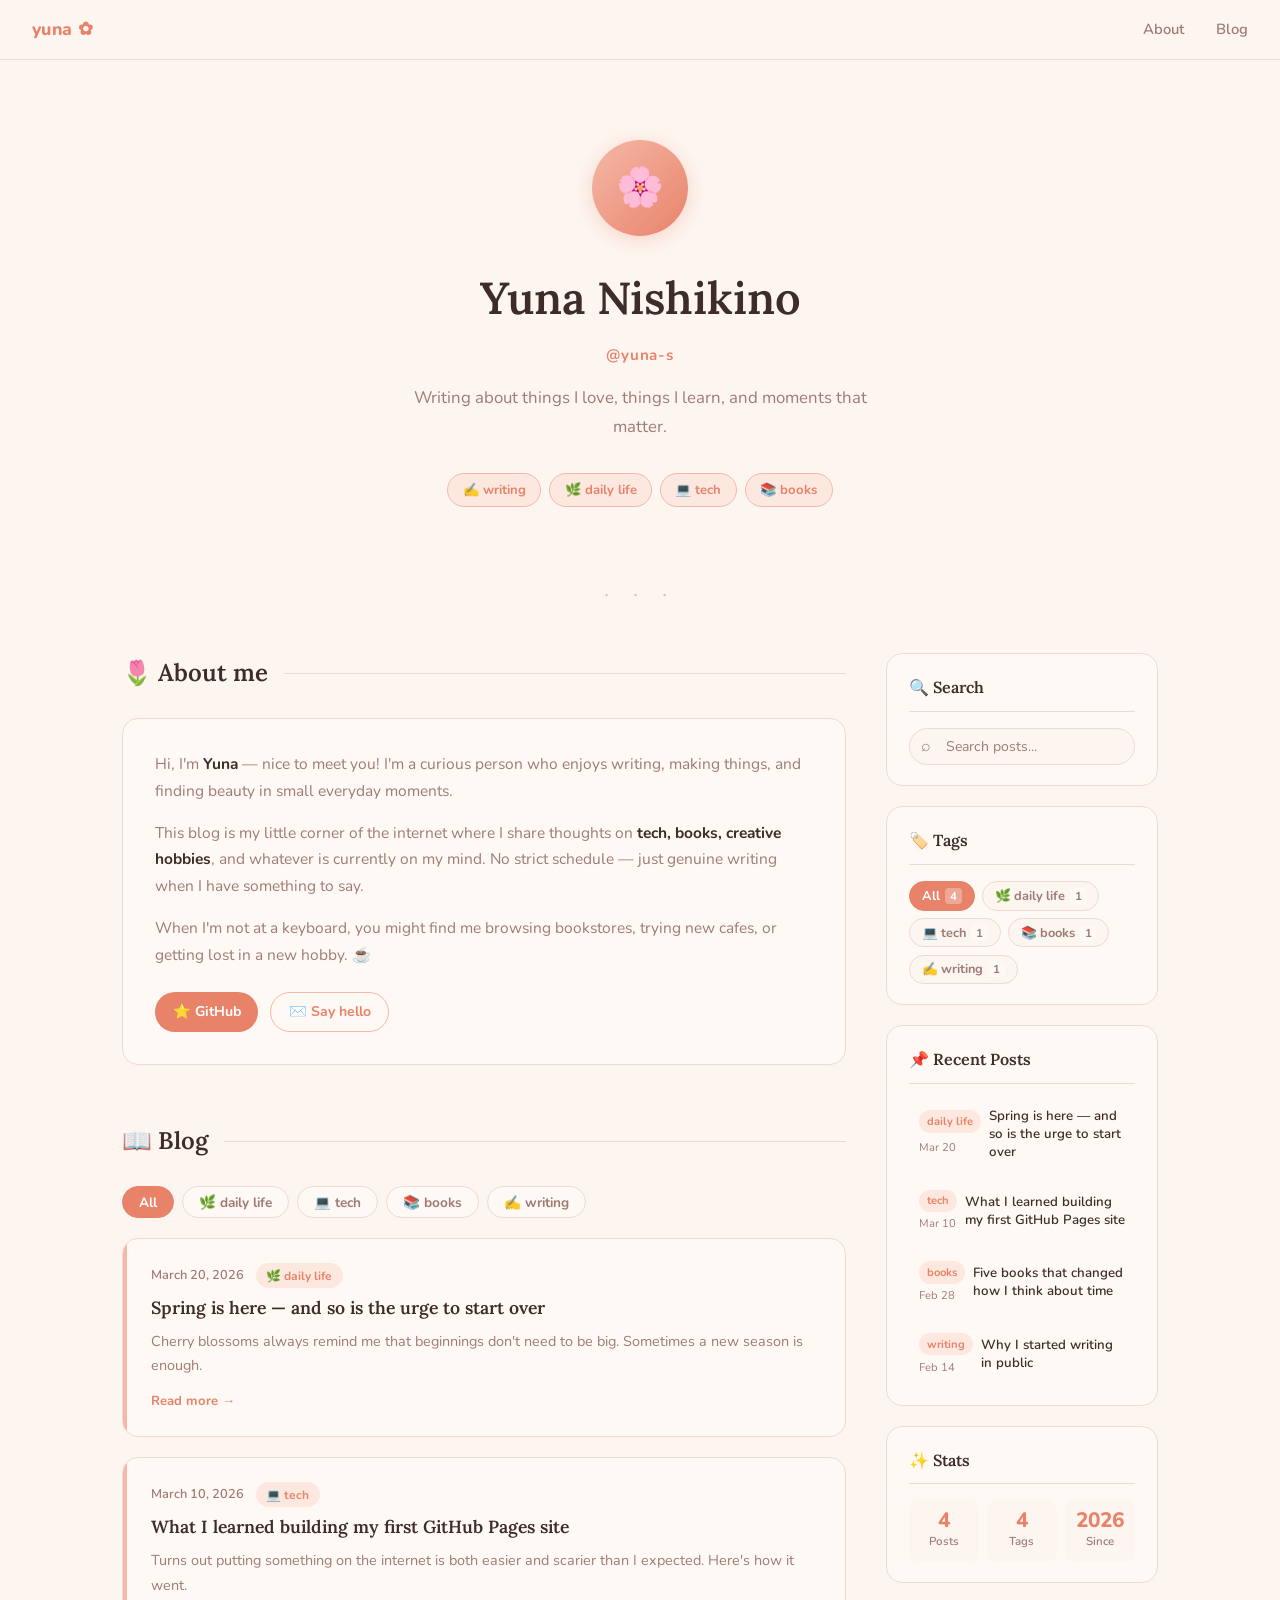
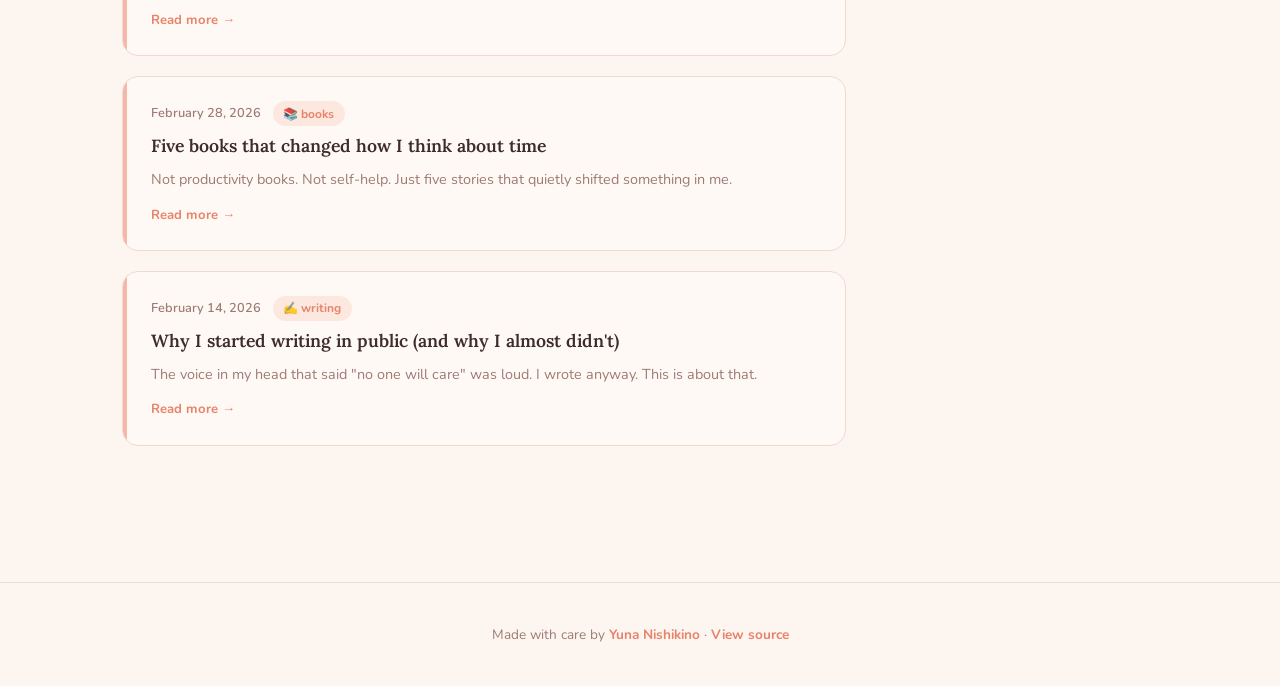
==== index.html @ 7a42e39e "Add tag filtering, search, and sidebar; fix script on file:// protocol - Tag filter buttons + sideba" ====
<!DOCTYPE html>
<html lang="en">
<head>
  <meta charset="UTF-8" />
  <meta name="viewport" content="width=device-width, initial-scale=1.0" />
  <title>Yuna Nishikino</title>
  <link rel="preconnect" href="https://fonts.googleapis.com" />
  <link rel="preconnect" href="https://fonts.gstatic.com" crossorigin />
  <link href="https://fonts.googleapis.com/css2?family=Nunito:wght@400;600;700;800&family=Lora:ital,wght@0,400;0,600;1,400&display=swap" rel="stylesheet" />
  <link rel="stylesheet" href="css/style.css" />
</head>
<body>

  <!-- NAV -->
  <nav>
    <a class="nav-logo" href="index.html">yuna ✿</a>
    <ul class="nav-links">
      <li><a href="#about">About</a></li>
      <li><a href="#blog">Blog</a></li>
    </ul>
  </nav>

  <!-- HERO -->
  <header class="hero">
    <div class="avatar">🌸</div>
    <h1>Yuna Nishikino</h1>
    <p class="handle">@yuna-s</p>
    <p>Writing about things I love, things I learn, and moments that matter.</p>
    <div class="hero-tags">
      <span class="tag">✍️ writing</span>
      <span class="tag">🌿 daily life</span>
      <span class="tag">💻 tech</span>
      <span class="tag">📚 books</span>
    </div>
  </header>

  <div class="divider">· · ·</div>

  <!-- MAIN + SIDEBAR -->
  <div class="content-wrapper">

    <!-- MAIN -->
    <main>

      <!-- ABOUT -->
      <section id="about">
        <h2 class="section-title">🌷 About me</h2>
        <div class="about-card">
          <p>Hi, I'm <strong>Yuna</strong> — nice to meet you! I'm a curious person who enjoys writing, making things, and finding beauty in small everyday moments.</p>
          <p>This blog is my little corner of the internet where I share thoughts on <strong>tech, books, creative hobbies</strong>, and whatever is currently on my mind. No strict schedule — just genuine writing when I have something to say.</p>
          <p>When I'm not at a keyboard, you might find me browsing bookstores, trying new cafes, or getting lost in a new hobby. ☕</p>
          <div class="about-links">
            <a class="btn btn-primary" href="https://github.com/yuna-s" target="_blank" rel="noopener">⭐ GitHub</a>
            <a class="btn btn-outline" href="mailto:hello@example.com">✉️ Say hello</a>
          </div>
        </div>
      </section>

      <!-- BLOG -->
      <section id="blog">
        <h2 class="section-title">📖 Blog</h2>

        <!-- TAG FILTER -->
        <div class="tag-filters" role="group" aria-label="Filter by tag">
          <button class="filter-btn active" data-filter="all">All</button>
          <button class="filter-btn" data-filter="daily life">🌿 daily life</button>
          <button class="filter-btn" data-filter="tech">💻 tech</button>
          <button class="filter-btn" data-filter="books">📚 books</button>
          <button class="filter-btn" data-filter="writing">✍️ writing</button>
        </div>

        <!-- NO RESULTS -->
        <p class="no-results" hidden>No posts found. Try a different tag or search term.</p>

        <!-- BLOG GRID -->
        <div class="blog-grid">

          <a class="post-card" href="posts/2026-03-20-spring.html" data-tags="daily life">
            <div class="post-meta">
              <span class="post-date">March 20, 2026</span>
              <span class="post-tag" data-tag="daily life">🌿 daily life</span>
            </div>
            <div class="post-title">Spring is here — and so is the urge to start over</div>
            <div class="post-excerpt">Cherry blossoms always remind me that beginnings don't need to be big. Sometimes a new season is enough.</div>
            <div class="post-read">Read more →</div>
          </a>

          <a class="post-card" href="posts/2026-03-10-github-pages.html" data-tags="tech">
            <div class="post-meta">
              <span class="post-date">March 10, 2026</span>
              <span class="post-tag" data-tag="tech">💻 tech</span>
            </div>
            <div class="post-title">What I learned building my first GitHub Pages site</div>
            <div class="post-excerpt">Turns out putting something on the internet is both easier and scarier than I expected. Here's how it went.</div>
            <div class="post-read">Read more →</div>
          </a>

          <a class="post-card" href="posts/2026-02-28-books-and-time.html" data-tags="books">
            <div class="post-meta">
              <span class="post-date">February 28, 2026</span>
              <span class="post-tag" data-tag="books">📚 books</span>
            </div>
            <div class="post-title">Five books that changed how I think about time</div>
            <div class="post-excerpt">Not productivity books. Not self-help. Just five stories that quietly shifted something in me.</div>
            <div class="post-read">Read more →</div>
          </a>

          <a class="post-card" href="posts/2026-02-14-writing-in-public.html" data-tags="writing">
            <div class="post-meta">
              <span class="post-date">February 14, 2026</span>
              <span class="post-tag" data-tag="writing">✍️ writing</span>
            </div>
            <div class="post-title">Why I started writing in public (and why I almost didn't)</div>
            <div class="post-excerpt">The voice in my head that said "no one will care" was loud. I wrote anyway. This is about that.</div>
            <div class="post-read">Read more →</div>
          </a>

        </div>
      </section>

    </main>

    <!-- SIDEBAR -->
    <aside class="sidebar">

      <!-- SEARCH -->
      <div class="sidebar-widget">
        <h3 class="widget-title">🔍 Search</h3>
        <div class="search-box">
          <input type="search" id="search-input" placeholder="Search posts..." aria-label="Search posts" />
          <span class="search-icon">⌕</span>
        </div>
      </div>

      <!-- TAGS -->
      <div class="sidebar-widget">
        <h3 class="widget-title">🏷️ Tags</h3>
        <div class="tag-cloud">
          <button class="cloud-tag active" data-filter="all">All <span class="tag-count">4</span></button>
          <button class="cloud-tag" data-filter="daily life">🌿 daily life <span class="tag-count">1</span></button>
          <button class="cloud-tag" data-filter="tech">💻 tech <span class="tag-count">1</span></button>
          <button class="cloud-tag" data-filter="books">📚 books <span class="tag-count">1</span></button>
          <button class="cloud-tag" data-filter="writing">✍️ writing <span class="tag-count">1</span></button>
        </div>
      </div>

      <!-- RECENT POSTS -->
      <div class="sidebar-widget">
        <h3 class="widget-title">📌 Recent Posts</h3>
        <ul class="recent-posts">
          <li>
            <a href="posts/2026-03-20-spring.html">
              <span class="recent-tag">daily life</span>
              <span class="recent-title">Spring is here — and so is the urge to start over</span>
              <span class="recent-date">Mar 20</span>
            </a>
          </li>
          <li>
            <a href="posts/2026-03-10-github-pages.html">
              <span class="recent-tag">tech</span>
              <span class="recent-title">What I learned building my first GitHub Pages site</span>
              <span class="recent-date">Mar 10</span>
            </a>
          </li>
          <li>
            <a href="posts/2026-02-28-books-and-time.html">
              <span class="recent-tag">books</span>
              <span class="recent-title">Five books that changed how I think about time</span>
              <span class="recent-date">Feb 28</span>
            </a>
          </li>
          <li>
            <a href="posts/2026-02-14-writing-in-public.html">
              <span class="recent-tag">writing</span>
              <span class="recent-title">Why I started writing in public</span>
              <span class="recent-date">Feb 14</span>
            </a>
          </li>
        </ul>
      </div>

      <!-- STATS -->
      <div class="sidebar-widget widget-stats">
        <h3 class="widget-title">✨ Stats</h3>
        <div class="stats-grid">
          <div class="stat-item">
            <span class="stat-num">4</span>
            <span class="stat-label">Posts</span>
          </div>
          <div class="stat-item">
            <span class="stat-num">4</span>
            <span class="stat-label">Tags</span>
          </div>
          <div class="stat-item">
            <span class="stat-num">2026</span>
            <span class="stat-label">Since</span>
          </div>
        </div>
      </div>

    </aside>

  </div><!-- /.content-wrapper -->

  <!-- FOOTER -->
  <footer>
    <p>Made with care by <a href="https://github.com/yuna-s">Yuna Nishikino</a> · <a href="https://github.com/yuna-s/yuna-s.github.io">View source</a></p>
  </footer>

  <script>
    // ── State ──
    let activeTag = 'all';
    let searchQuery = '';

    const cards     = Array.from(document.querySelectorAll('.post-card'));
    const filterBtns  = document.querySelectorAll('.filter-btn');
    const cloudBtns   = document.querySelectorAll('.cloud-tag');
    const searchInput = document.getElementById('search-input');
    const noResults   = document.querySelector('.no-results');

    // ── Filter logic ──
    function applyFilters() {
      let visible = 0;
      cards.forEach(card => {
        const tags  = card.dataset.tags || '';
        const title = card.querySelector('.post-title').textContent.toLowerCase();
        const excerpt = card.querySelector('.post-excerpt').textContent.toLowerCase();
        const q = searchQuery.toLowerCase();

        const tagMatch  = activeTag === 'all' || tags.split(',').map(t => t.trim()).includes(activeTag);
        const textMatch = q === '' || title.includes(q) || excerpt.includes(q);

        const show = tagMatch && textMatch;
        card.style.display = show ? '' : 'none';
        if (show) visible++;
      });
      noResults.hidden = visible > 0;
    }

    // ── Sync both sets of tag buttons ──
    function setTag(tag) {
      activeTag = tag;

      filterBtns.forEach(b => b.classList.toggle('active', b.dataset.filter === tag));
      cloudBtns.forEach(b  => b.classList.toggle('active', b.dataset.filter === tag));

      // Update URL without reload (fails silently on file://)
      try {
        const url = new URL(window.location);
        if (tag === 'all') url.searchParams.delete('tag');
        else url.searchParams.set('tag', tag);
        history.replaceState(null, '', url);
      } catch (_) {}

      applyFilters();
    }

    // ── Button listeners ──
    filterBtns.forEach(btn => btn.addEventListener('click', () => setTag(btn.dataset.filter)));
    cloudBtns.forEach(btn  => btn.addEventListener('click', () => {
      setTag(btn.dataset.filter);
      document.getElementById('blog').scrollIntoView({ behavior: 'smooth' });
    }));

    // ── Search listener ──
    searchInput.addEventListener('input', e => {
      searchQuery = e.target.value;
      applyFilters();
    });

    // ── Tag links on post cards (stop nav, apply filter) ──
    document.querySelectorAll('.post-tag[data-tag]').forEach(span => {
      span.style.cursor = 'pointer';
      span.addEventListener('click', e => {
        e.preventDefault();
        e.stopPropagation();
        setTag(span.dataset.tag);
        document.getElementById('blog').scrollIntoView({ behavior: 'smooth' });
      });
    });

    // ── Read ?tag= from URL on load ──
    const urlTag = new URLSearchParams(window.location.search).get('tag');
    if (urlTag) setTag(urlTag);
  </script>

</body>
</html>
---- css/style.css ----
*, *::before, *::after {
  box-sizing: border-box;
  margin: 0;
  padding: 0;
}

:root {
  --bg:        #fdf6f0;
  --surface:   #fff9f5;
  --rose:      #e8836a;
  --rose-light:#f5b8a8;
  --peach:     #fce8dd;
  --text:      #3d2c28;
  --muted:     #9e7b74;
  --border:    #f0d9d0;
  --tag-bg:    #fde8e0;
}

html { scroll-behavior: smooth; }

body {
  font-family: 'Nunito', sans-serif;
  background: var(--bg);
  color: var(--text);
  line-height: 1.7;
}

/* ── NAV ── */
nav {
  position: sticky;
  top: 0;
  z-index: 100;
  background: rgba(253, 246, 240, 0.88);
  backdrop-filter: blur(10px);
  border-bottom: 1px solid var(--border);
  display: flex;
  justify-content: space-between;
  align-items: center;
  padding: 0 2rem;
  height: 60px;
}

.nav-logo {
  font-size: 1.1rem;
  font-weight: 800;
  color: var(--rose);
  text-decoration: none;
  letter-spacing: 0.02em;
}

.nav-links {
  display: flex;
  gap: 2rem;
  list-style: none;
}

.nav-links a {
  text-decoration: none;
  color: var(--muted);
  font-weight: 600;
  font-size: 0.92rem;
  transition: color 0.2s;
}

.nav-links a:hover { color: var(--rose); }

/* ── HERO ── */
.hero {
  max-width: 720px;
  margin: 0 auto;
  padding: 80px 2rem 60px;
  text-align: center;
}

.avatar {
  width: 96px;
  height: 96px;
  border-radius: 50%;
  background: linear-gradient(135deg, var(--rose-light), var(--rose));
  display: flex;
  align-items: center;
  justify-content: center;
  font-size: 2.4rem;
  margin: 0 auto 1.5rem;
  box-shadow: 0 4px 20px rgba(232, 131, 106, 0.3);
}

.hero h1 {
  font-family: 'Lora', serif;
  font-size: clamp(2rem, 5vw, 2.8rem);
  font-weight: 600;
  color: var(--text);
  margin-bottom: 0.4rem;
}

.hero .handle {
  color: var(--rose);
  font-size: 0.95rem;
  font-weight: 700;
  letter-spacing: 0.05em;
  margin-bottom: 1rem;
}

.hero p {
  color: var(--muted);
  font-size: 1.05rem;
  max-width: 480px;
  margin: 0 auto 2rem;
}

.hero-tags {
  display: flex;
  flex-wrap: wrap;
  gap: 0.5rem;
  justify-content: center;
}

/* ── TAGS ── */
.tag {
  background: var(--tag-bg);
  color: var(--rose);
  font-size: 0.82rem;
  font-weight: 700;
  padding: 0.3rem 0.9rem;
  border-radius: 999px;
  border: 1px solid var(--rose-light);
}

/* ── DIVIDER ── */
.divider {
  text-align: center;
  color: var(--rose-light);
  font-size: 1.4rem;
  letter-spacing: 0.4em;
  padding: 0.5rem 0 2.5rem;
  user-select: none;
}

/* ── CONTENT WRAPPER (main + sidebar) ── */
.content-wrapper {
  max-width: 1100px;
  margin: 0 auto;
  padding: 0 2rem 80px;
  display: grid;
  grid-template-columns: 1fr 272px;
  gap: 2.5rem;
  align-items: start;
}

/* ── SECTION ── */
section {
  padding-bottom: 56px;
}

.section-title {
  font-family: 'Lora', serif;
  font-size: 1.5rem;
  font-weight: 600;
  color: var(--text);
  margin-bottom: 1.5rem;
  display: flex;
  align-items: center;
  gap: 0.6rem;
}

.section-title::after {
  content: '';
  flex: 1;
  height: 1px;
  background: var(--border);
  margin-left: 0.4rem;
}

/* ── ABOUT CARD ── */
.about-card {
  background: var(--surface);
  border: 1px solid var(--border);
  border-radius: 16px;
  padding: 2rem;
  display: grid;
  gap: 1rem;
}

.about-card p { color: var(--muted); font-size: 0.97rem; }
.about-card p strong { color: var(--text); }

.about-links {
  display: flex;
  gap: 0.75rem;
  flex-wrap: wrap;
  margin-top: 0.5rem;
}

/* ── BUTTONS ── */
.btn {
  display: inline-flex;
  align-items: center;
  gap: 0.4rem;
  padding: 0.45rem 1.1rem;
  border-radius: 999px;
  font-size: 0.88rem;
  font-weight: 700;
  text-decoration: none;
  transition: all 0.2s;
}

.btn-primary { background: var(--rose); color: #fff; }
.btn-primary:hover {
  background: #d4705a;
  transform: translateY(-1px);
  box-shadow: 0 4px 12px rgba(232,131,106,0.35);
}

.btn-outline { background: transparent; color: var(--rose); border: 1.5px solid var(--rose-light); }
.btn-outline:hover { background: var(--peach); transform: translateY(-1px); }

/* ── TAG FILTER BAR ── */
.tag-filters {
  display: flex;
  flex-wrap: wrap;
  gap: 0.5rem;
  margin-bottom: 1.25rem;
}

.filter-btn {
  background: var(--surface);
  border: 1.5px solid var(--border);
  color: var(--muted);
  font-family: 'Nunito', sans-serif;
  font-size: 0.85rem;
  font-weight: 700;
  padding: 0.35rem 1rem;
  border-radius: 999px;
  cursor: pointer;
  transition: all 0.18s;
}

.filter-btn:hover {
  border-color: var(--rose-light);
  color: var(--rose);
  background: var(--peach);
}

.filter-btn.active {
  background: var(--rose);
  border-color: var(--rose);
  color: #fff;
}

/* ── NO RESULTS ── */
.no-results {
  color: var(--muted);
  font-size: 0.95rem;
  padding: 2rem 0;
  text-align: center;
}

/* ── BLOG GRID ── */
.blog-grid { display: grid; gap: 1.25rem; }

.post-card {
  background: var(--surface);
  border: 1px solid var(--border);
  border-radius: 16px;
  padding: 1.5rem 1.75rem;
  text-decoration: none;
  color: inherit;
  display: grid;
  gap: 0.5rem;
  transition: all 0.2s;
  position: relative;
  overflow: hidden;
}

.post-card::before {
  content: '';
  position: absolute;
  left: 0; top: 0; bottom: 0;
  width: 4px;
  background: var(--rose-light);
  border-radius: 4px 0 0 4px;
  transition: background 0.2s;
}

.post-card:hover {
  border-color: var(--rose-light);
  transform: translateY(-2px);
  box-shadow: 0 6px 24px rgba(232,131,106,0.12);
}

.post-card:hover::before { background: var(--rose); }

.post-meta {
  display: flex;
  align-items: center;
  gap: 0.75rem;
  flex-wrap: wrap;
}

.post-date { font-size: 0.8rem; color: var(--muted); font-weight: 600; }

.post-tag {
  font-size: 0.75rem;
  font-weight: 700;
  color: var(--rose);
  background: var(--tag-bg);
  padding: 0.15rem 0.65rem;
  border-radius: 999px;
  transition: all 0.15s;
}

.post-tag:hover {
  background: var(--rose);
  color: #fff;
}

.post-title {
  font-family: 'Lora', serif;
  font-size: 1.1rem;
  font-weight: 600;
  color: var(--text);
  line-height: 1.4;
}

.post-excerpt { font-size: 0.9rem; color: var(--muted); }

.post-read {
  font-size: 0.82rem;
  font-weight: 700;
  color: var(--rose);
  margin-top: 0.25rem;
}

/* ── SIDEBAR ── */
.sidebar {
  position: sticky;
  top: 76px;
  display: flex;
  flex-direction: column;
  gap: 1.25rem;
}

.sidebar-widget {
  background: var(--surface);
  border: 1px solid var(--border);
  border-radius: 16px;
  padding: 1.25rem 1.4rem;
}

.widget-title {
  font-family: 'Lora', serif;
  font-size: 1rem;
  font-weight: 600;
  color: var(--text);
  margin-bottom: 1rem;
  padding-bottom: 0.6rem;
  border-bottom: 1px solid var(--border);
}

/* Search */
.search-box {
  position: relative;
}

.search-box input {
  width: 100%;
  background: var(--bg);
  border: 1.5px solid var(--border);
  border-radius: 999px;
  padding: 0.5rem 1rem 0.5rem 2.2rem;
  font-family: 'Nunito', sans-serif;
  font-size: 0.88rem;
  color: var(--text);
  outline: none;
  transition: border-color 0.2s;
}

.search-box input::placeholder { color: var(--muted); }
.search-box input:focus { border-color: var(--rose-light); }

.search-icon {
  position: absolute;
  left: 0.75rem;
  top: 50%;
  transform: translateY(-50%);
  color: var(--muted);
  font-size: 1rem;
  pointer-events: none;
}

/* Tag cloud */
.tag-cloud {
  display: flex;
  flex-wrap: wrap;
  gap: 0.45rem;
}

.cloud-tag {
  background: var(--bg);
  border: 1.5px solid var(--border);
  color: var(--muted);
  font-family: 'Nunito', sans-serif;
  font-size: 0.8rem;
  font-weight: 700;
  padding: 0.3rem 0.75rem;
  border-radius: 999px;
  cursor: pointer;
  transition: all 0.18s;
  display: flex;
  align-items: center;
  gap: 0.3rem;
}

.cloud-tag:hover {
  border-color: var(--rose-light);
  color: var(--rose);
  background: var(--peach);
}

.cloud-tag.active {
  background: var(--rose);
  border-color: var(--rose);
  color: #fff;
}

.tag-count {
  background: rgba(255,255,255,0.35);
  font-size: 0.72rem;
  padding: 0 0.3rem;
  border-radius: 4px;
  line-height: 1.4;
}

.cloud-tag.active .tag-count { background: rgba(255,255,255,0.3); }

/* Recent posts */
.recent-posts {
  list-style: none;
  display: flex;
  flex-direction: column;
  gap: 0.75rem;
}

.recent-posts a {
  display: grid;
  grid-template-columns: auto 1fr;
  grid-template-rows: auto auto;
  column-gap: 0.5rem;
  row-gap: 0.15rem;
  text-decoration: none;
  color: inherit;
  padding: 0.5rem 0.6rem;
  border-radius: 8px;
  transition: background 0.15s;
}

.recent-posts a:hover { background: var(--peach); }

.recent-tag {
  grid-column: 1;
  grid-row: 1;
  font-size: 0.7rem;
  font-weight: 700;
  color: var(--rose);
  background: var(--tag-bg);
  padding: 0.1rem 0.5rem;
  border-radius: 999px;
  align-self: center;
  white-space: nowrap;
}

.recent-title {
  grid-column: 2;
  grid-row: 1 / 3;
  font-size: 0.83rem;
  font-weight: 600;
  color: var(--text);
  line-height: 1.35;
  align-self: center;
}

.recent-date {
  grid-column: 1;
  grid-row: 2;
  font-size: 0.7rem;
  color: var(--muted);
  white-space: nowrap;
}

/* Stats widget */
.stats-grid {
  display: grid;
  grid-template-columns: repeat(3, 1fr);
  gap: 0.5rem;
  text-align: center;
}

.stat-item {
  background: var(--bg);
  border-radius: 10px;
  padding: 0.6rem 0.25rem;
  display: flex;
  flex-direction: column;
  gap: 0.1rem;
}

.stat-num {
  font-size: 1.3rem;
  font-weight: 800;
  color: var(--rose);
  line-height: 1;
}

.stat-label {
  font-size: 0.72rem;
  color: var(--muted);
  font-weight: 600;
}

/* ── POST PAGE ── */
.post-page {
  max-width: 680px;
  margin: 0 auto;
  padding: 56px 2rem 80px;
}

.post-header { margin-bottom: 2.5rem; }
.post-header .post-meta { margin-bottom: 1rem; }

.post-header h1 {
  font-family: 'Lora', serif;
  font-size: clamp(1.6rem, 4vw, 2.2rem);
  font-weight: 600;
  line-height: 1.3;
  margin-bottom: 0.75rem;
}

.post-header .post-lead {
  color: var(--muted);
  font-size: 1.05rem;
  border-left: 3px solid var(--rose-light);
  padding-left: 1rem;
  margin-top: 1rem;
}

/* clickable tag on post pages */
.post-header .post-tag {
  text-decoration: none;
  display: inline-block;
}

.post-body { font-size: 1rem; color: var(--text); }

.post-body h2 {
  font-family: 'Lora', serif;
  font-size: 1.25rem;
  font-weight: 600;
  margin: 2.5rem 0 0.75rem;
  color: var(--text);
}

.post-body p { margin-bottom: 1.25rem; color: #5a3f3a; }

.post-body a {
  color: var(--rose);
  text-decoration: underline;
  text-underline-offset: 3px;
}

.post-body ul, .post-body ol {
  padding-left: 1.5rem;
  margin-bottom: 1.25rem;
  color: #5a3f3a;
}

.post-body li { margin-bottom: 0.4rem; }

.post-body blockquote {
  background: var(--peach);
  border-left: 4px solid var(--rose-light);
  border-radius: 0 8px 8px 0;
  padding: 1rem 1.25rem;
  margin: 1.5rem 0;
  color: var(--muted);
  font-style: italic;
}

.post-body hr {
  border: none;
  border-top: 1px solid var(--border);
  margin: 2rem 0;
}

.post-footer {
  margin-top: 3rem;
  padding-top: 2rem;
  border-top: 1px solid var(--border);
}

.back-link {
  display: inline-flex;
  align-items: center;
  gap: 0.4rem;
  color: var(--rose);
  text-decoration: none;
  font-weight: 700;
  font-size: 0.92rem;
  transition: gap 0.2s;
}

.back-link:hover { gap: 0.65rem; }

/* ── FOOTER ── */
footer {
  text-align: center;
  padding: 2.5rem 2rem;
  border-top: 1px solid var(--border);
  color: var(--muted);
  font-size: 0.85rem;
}

footer a { color: var(--rose); text-decoration: none; font-weight: 700; }
footer a:hover { text-decoration: underline; }

/* ── RESPONSIVE ── */
@media (max-width: 820px) {
  .content-wrapper {
    grid-template-columns: 1fr;
  }

  .sidebar {
    position: static;
    display: grid;
    grid-template-columns: 1fr 1fr;
    gap: 1rem;
  }

  .sidebar-widget:first-child { grid-column: 1 / -1; }
}

@media (max-width: 520px) {
  nav { padding: 0 1.2rem; }
  .hero { padding: 56px 1.2rem 48px; }
  .content-wrapper { padding: 0 1.2rem 56px; }
  .about-card { padding: 1.4rem; }
  .post-card { padding: 1.2rem 1.4rem; }
  .post-page { padding: 40px 1.2rem 64px; }
  .sidebar { grid-template-columns: 1fr; }
}
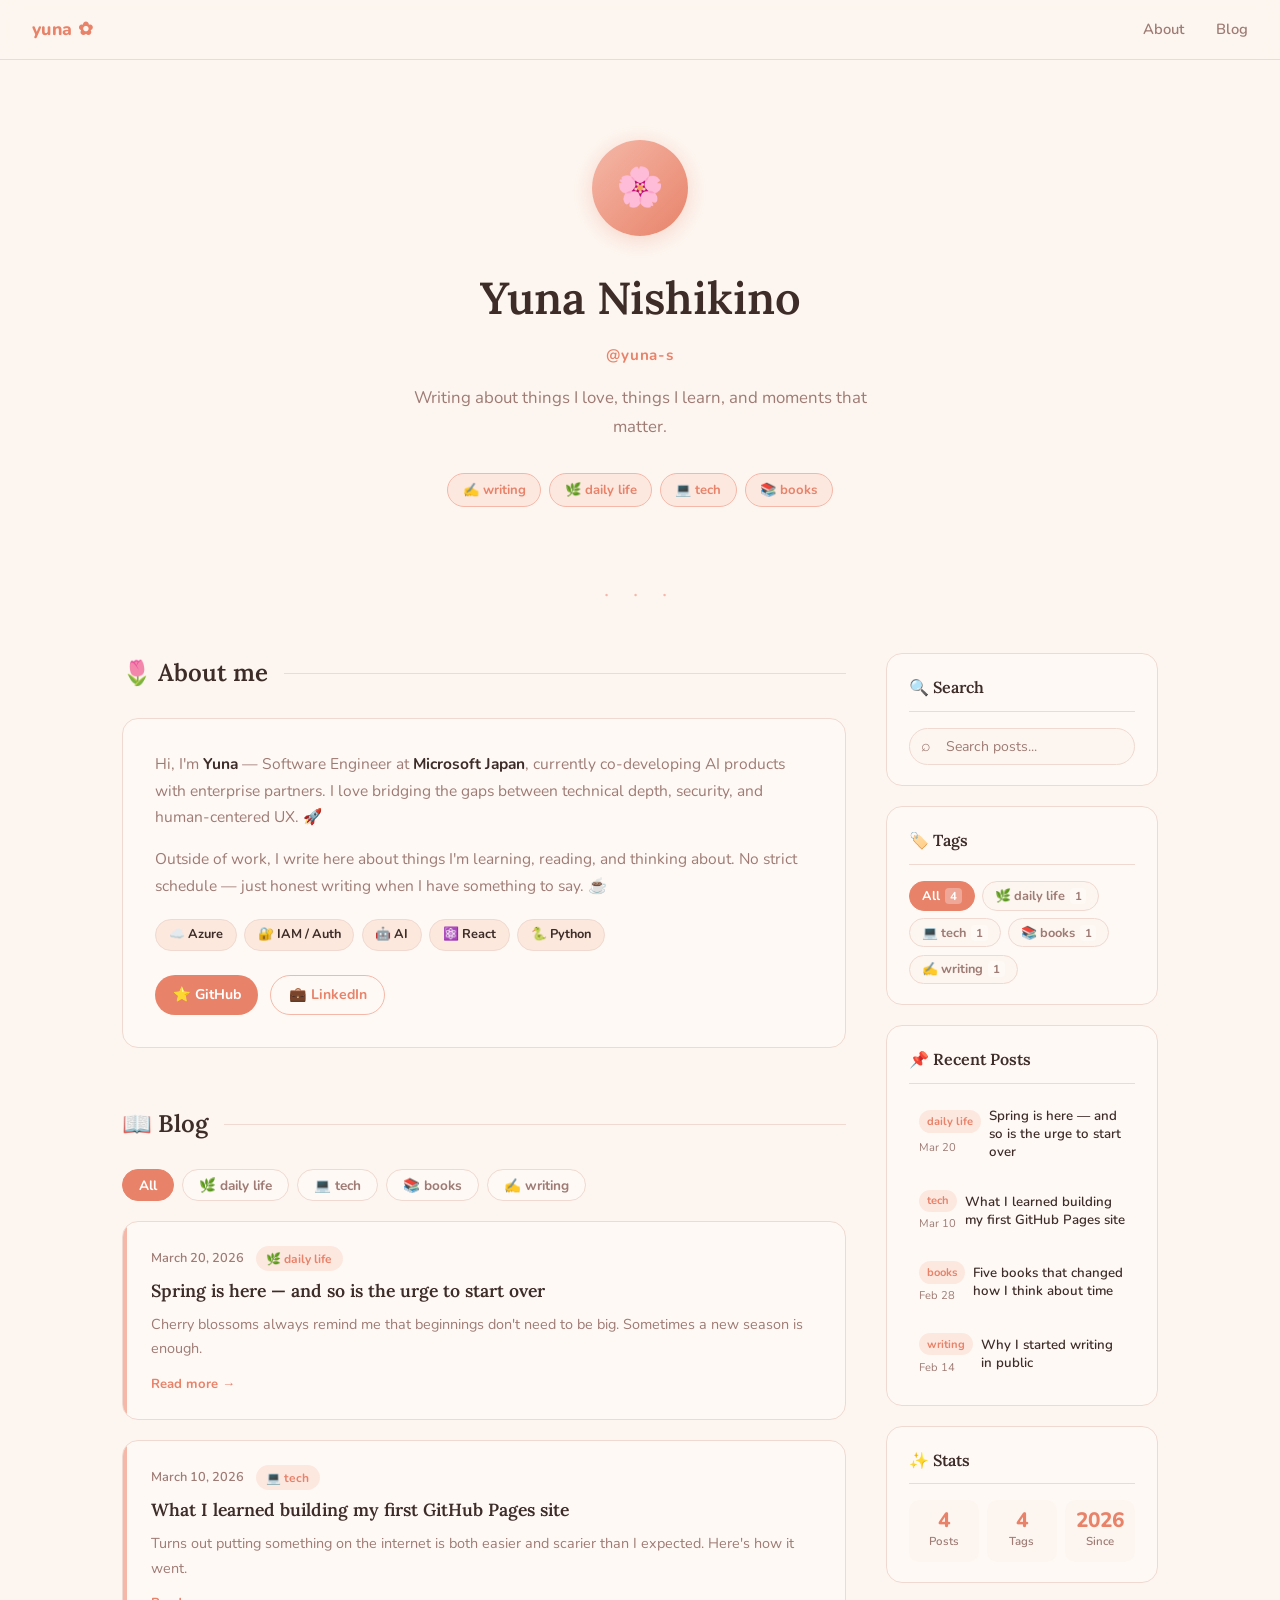
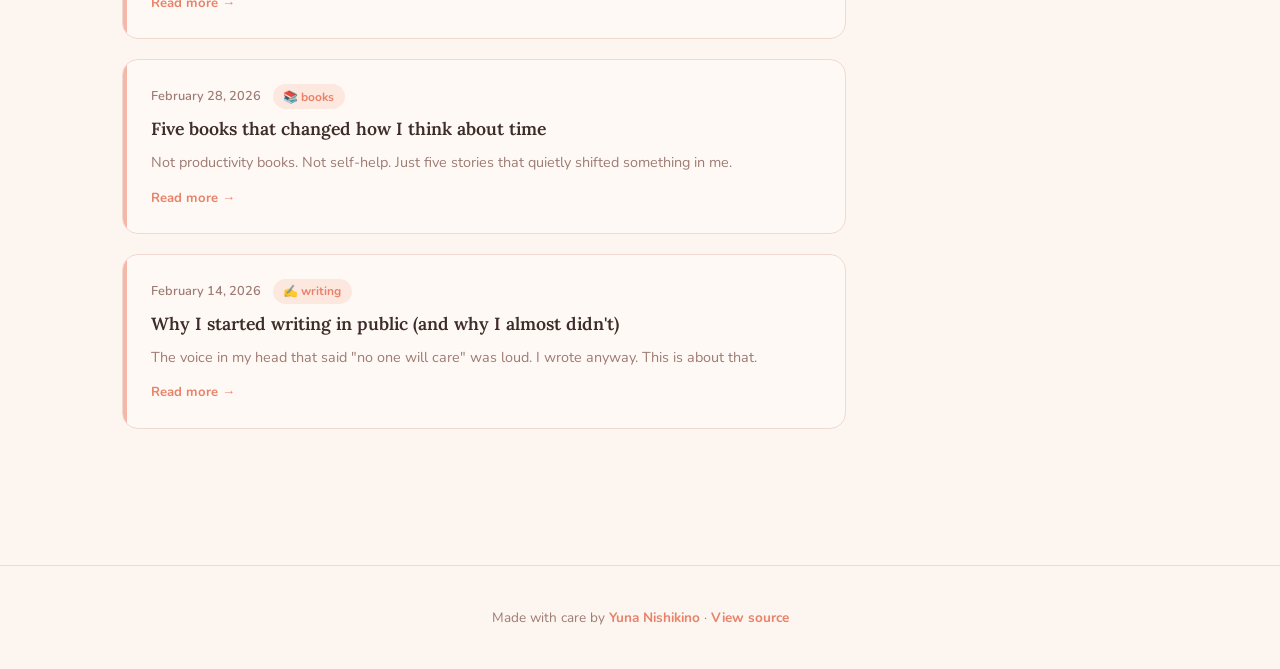
==== commit 6e14fa6d: "Update About me, restore hero tags as filter links - Update About me with LinkedIn profile (Microsof" ====
--- a/index.html
+++ b/index.html
@@ -27,10 +27,10 @@
     <p class="handle">@yuna-s</p>
     <p>Writing about things I love, things I learn, and moments that matter.</p>
     <div class="hero-tags">
-      <span class="tag">✍️ writing</span>
-      <span class="tag">🌿 daily life</span>
-      <span class="tag">💻 tech</span>
-      <span class="tag">📚 books</span>
+      <a class="tag tag-link" href="#blog" data-filter="writing">✍️ writing</a>
+      <a class="tag tag-link" href="#blog" data-filter="daily life">🌿 daily life</a>
+      <a class="tag tag-link" href="#blog" data-filter="tech">💻 tech</a>
+      <a class="tag tag-link" href="#blog" data-filter="books">📚 books</a>
     </div>
   </header>
 
@@ -46,12 +46,18 @@
       <section id="about">
         <h2 class="section-title">🌷 About me</h2>
         <div class="about-card">
-          <p>Hi, I'm <strong>Yuna</strong> — nice to meet you! I'm a curious person who enjoys writing, making things, and finding beauty in small everyday moments.</p>
-          <p>This blog is my little corner of the internet where I share thoughts on <strong>tech, books, creative hobbies</strong>, and whatever is currently on my mind. No strict schedule — just genuine writing when I have something to say.</p>
-          <p>When I'm not at a keyboard, you might find me browsing bookstores, trying new cafes, or getting lost in a new hobby. ☕</p>
+          <p>Hi, I'm <strong>Yuna</strong> — Software Engineer at <strong>Microsoft Japan</strong>, currently co-developing AI products with enterprise partners. I love bridging the gaps between technical depth, security, and human-centered UX. 🚀</p>
+          <p>Outside of work, I write here about things I'm learning, reading, and thinking about. No strict schedule — just honest writing when I have something to say. ☕</p>
+          <div class="about-skills">
+            <span class="skill-tag">☁️ Azure</span>
+            <span class="skill-tag">🔐 IAM / Auth</span>
+            <span class="skill-tag">🤖 AI</span>
+            <span class="skill-tag">⚛️ React</span>
+            <span class="skill-tag">🐍 Python</span>
+          </div>
           <div class="about-links">
             <a class="btn btn-primary" href="https://github.com/yuna-s" target="_blank" rel="noopener">⭐ GitHub</a>
-            <a class="btn btn-outline" href="mailto:hello@example.com">✉️ Say hello</a>
+            <a class="btn btn-outline" href="https://www.linkedin.com/in/yuna-sugimoto" target="_blank" rel="noopener">💼 LinkedIn</a>
           </div>
         </div>
       </section>
@@ -243,6 +249,7 @@
 
       filterBtns.forEach(b => b.classList.toggle('active', b.dataset.filter === tag));
       cloudBtns.forEach(b  => b.classList.toggle('active', b.dataset.filter === tag));
+      syncHeroTags(tag);
 
       // Update URL without reload (fails silently on file://)
       try {
@@ -254,6 +261,18 @@
 
       applyFilters();
     }
+
+    // ── Hero tag links ──
+    const heroTags = document.querySelectorAll('.tag-link');
+    function syncHeroTags(tag) {
+      heroTags.forEach(t => t.classList.toggle('active', t.dataset.filter === tag));
+    }
+
+    heroTags.forEach(a => a.addEventListener('click', e => {
+      e.preventDefault();
+      setTag(a.dataset.filter);
+      document.getElementById('blog').scrollIntoView({ behavior: 'smooth' });
+    }));
 
     // ── Button listeners ──
     filterBtns.forEach(btn => btn.addEventListener('click', () => setTag(btn.dataset.filter)));
--- a/css/style.css
+++ b/css/style.css
@@ -126,6 +126,19 @@
   border: 1px solid var(--rose-light);
 }
 
+.tag-link {
+  text-decoration: none;
+  cursor: pointer;
+  transition: all 0.18s;
+}
+
+.tag-link:hover,
+.tag-link.active {
+  background: var(--rose);
+  color: #fff;
+  border-color: var(--rose);
+}
+
 /* ── DIVIDER ── */
 .divider {
   text-align: center;
@@ -184,6 +197,23 @@
 .about-card p { color: var(--muted); font-size: 0.97rem; }
 .about-card p strong { color: var(--text); }
 
+.about-skills {
+  display: flex;
+  flex-wrap: wrap;
+  gap: 0.45rem;
+  margin-top: 0.25rem;
+}
+
+.skill-tag {
+  background: var(--peach);
+  color: var(--text);
+  font-size: 0.8rem;
+  font-weight: 700;
+  padding: 0.25rem 0.8rem;
+  border-radius: 999px;
+  border: 1px solid var(--border);
+}
+
 .about-links {
   display: flex;
   gap: 0.75rem;
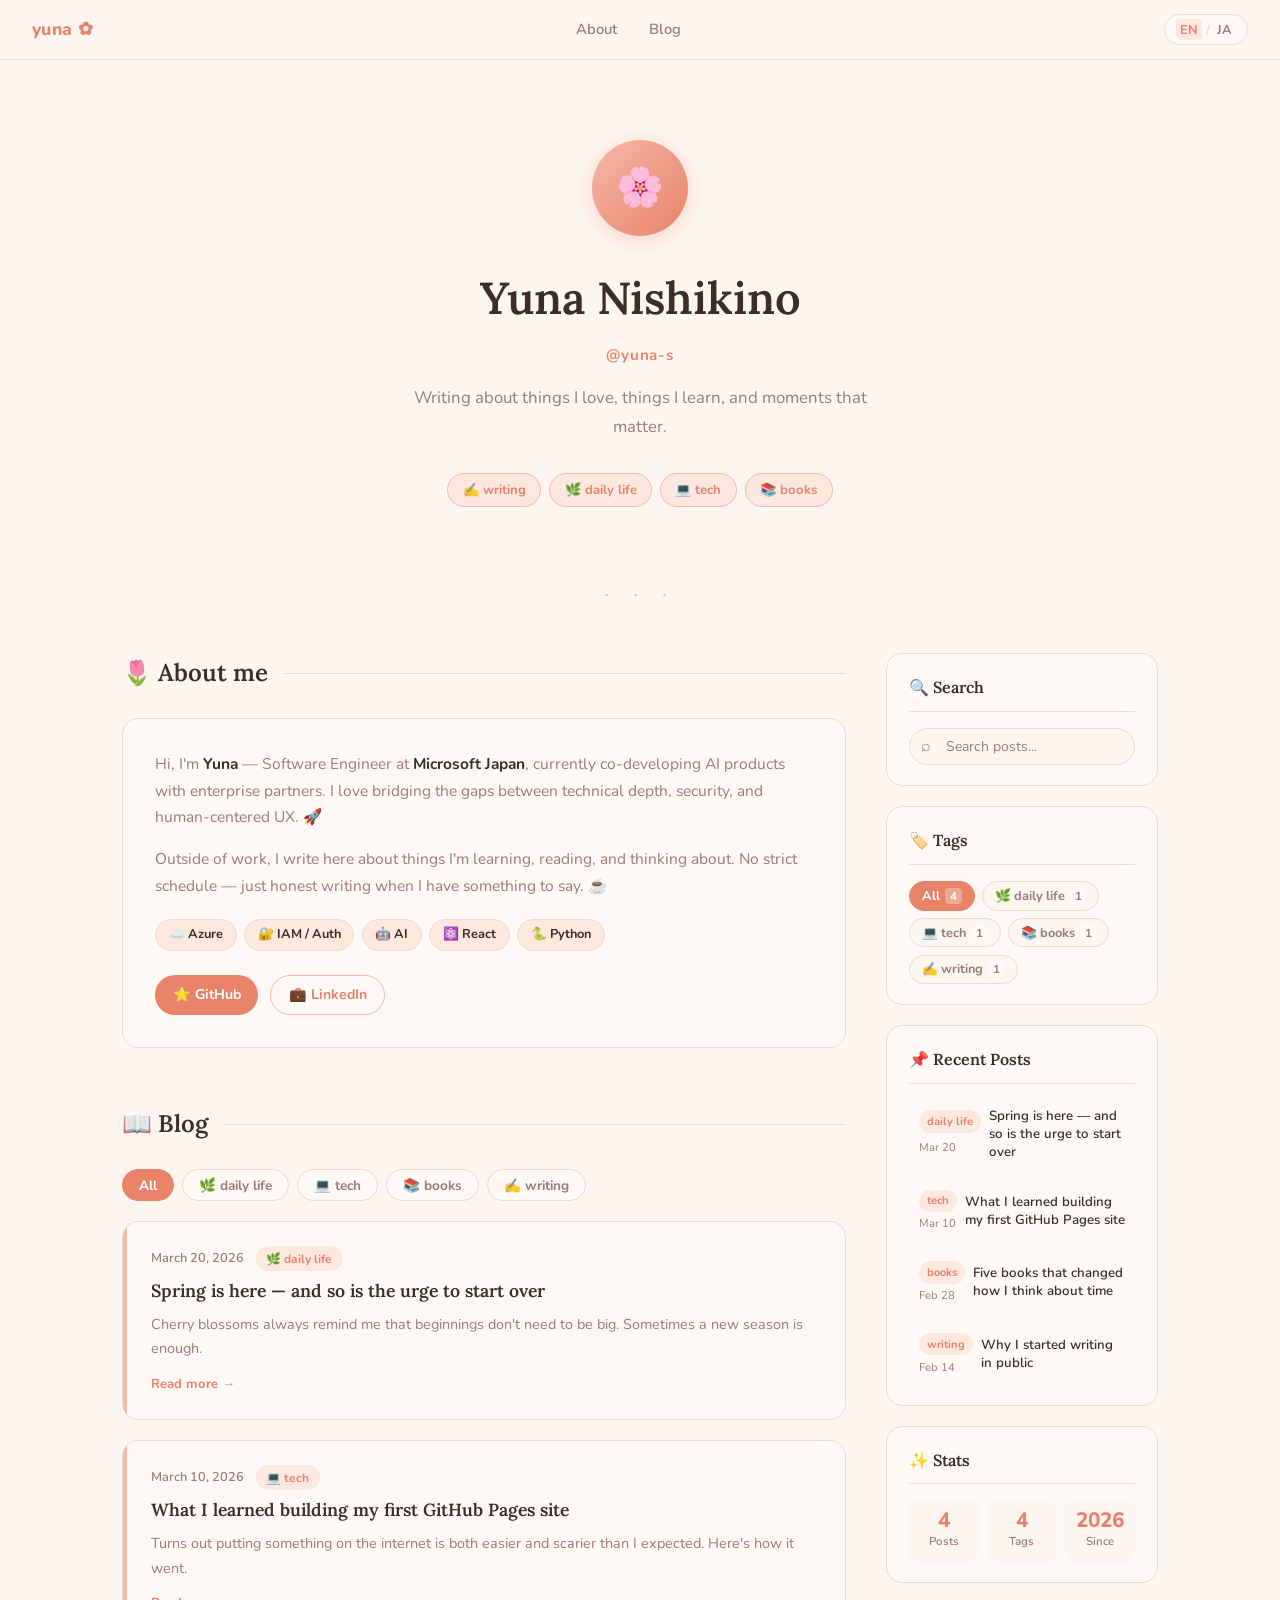
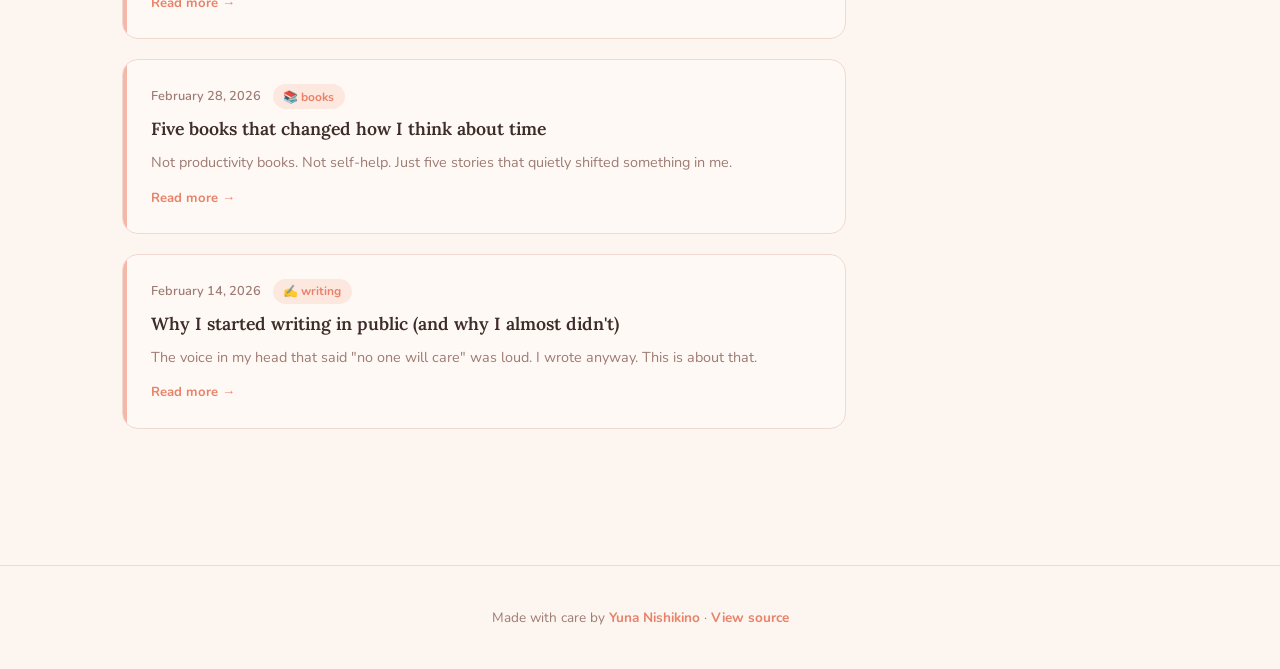
==== commit 92b86d63: "Add EN/JA bilingual support - EN/JA toggle button in nav, preference saved to localStorage - All UI " ====
--- a/index.html
+++ b/index.html
@@ -15,9 +15,14 @@
   <nav>
     <a class="nav-logo" href="index.html">yuna ✿</a>
     <ul class="nav-links">
-      <li><a href="#about">About</a></li>
-      <li><a href="#blog">Blog</a></li>
+      <li><a href="#about" data-i18n="nav-about">About</a></li>
+      <li><a href="#blog" data-i18n="nav-blog">Blog</a></li>
     </ul>
+    <button class="lang-toggle" id="lang-toggle" aria-label="Switch language">
+      <span class="lang-option" data-lang="en">EN</span>
+      <span class="lang-sep">/</span>
+      <span class="lang-option" data-lang="ja">JA</span>
+    </button>
   </nav>
 
   <!-- HERO -->
@@ -25,12 +30,12 @@
     <div class="avatar">🌸</div>
     <h1>Yuna Nishikino</h1>
     <p class="handle">@yuna-s</p>
-    <p>Writing about things I love, things I learn, and moments that matter.</p>
+    <p data-i18n="hero-tagline">Writing about things I love, things I learn, and moments that matter.</p>
     <div class="hero-tags">
-      <a class="tag tag-link" href="#blog" data-filter="writing">✍️ writing</a>
-      <a class="tag tag-link" href="#blog" data-filter="daily life">🌿 daily life</a>
-      <a class="tag tag-link" href="#blog" data-filter="tech">💻 tech</a>
-      <a class="tag tag-link" href="#blog" data-filter="books">📚 books</a>
+      <a class="tag tag-link" href="#blog" data-filter="writing" data-i18n="tag-writing">✍️ writing</a>
+      <a class="tag tag-link" href="#blog" data-filter="daily life" data-i18n="tag-daily">🌿 daily life</a>
+      <a class="tag tag-link" href="#blog" data-filter="tech" data-i18n="tag-tech">💻 tech</a>
+      <a class="tag tag-link" href="#blog" data-filter="books" data-i18n="tag-books">📚 books</a>
     </div>
   </header>
 
@@ -44,10 +49,10 @@
 
       <!-- ABOUT -->
       <section id="about">
-        <h2 class="section-title">🌷 About me</h2>
+        <h2 class="section-title" data-i18n="about-title">🌷 About me</h2>
         <div class="about-card">
-          <p>Hi, I'm <strong>Yuna</strong> — Software Engineer at <strong>Microsoft Japan</strong>, currently co-developing AI products with enterprise partners. I love bridging the gaps between technical depth, security, and human-centered UX. 🚀</p>
-          <p>Outside of work, I write here about things I'm learning, reading, and thinking about. No strict schedule — just honest writing when I have something to say. ☕</p>
+          <p data-i18n-html="about-p1">Hi, I'm <strong>Yuna</strong> — Software Engineer at <strong>Microsoft Japan</strong>, currently co-developing AI products with enterprise partners. I love bridging the gaps between technical depth, security, and human-centered UX. 🚀</p>
+          <p data-i18n-html="about-p2">Outside of work, I write here about things I'm learning, reading, and thinking about. No strict schedule — just honest writing when I have something to say. ☕</p>
           <div class="about-skills">
             <span class="skill-tag">☁️ Azure</span>
             <span class="skill-tag">🔐 IAM / Auth</span>
@@ -57,68 +62,72 @@
           </div>
           <div class="about-links">
             <a class="btn btn-primary" href="https://github.com/yuna-s" target="_blank" rel="noopener">⭐ GitHub</a>
-            <a class="btn btn-outline" href="https://www.linkedin.com/in/yuna-sugimoto" target="_blank" rel="noopener">💼 LinkedIn</a>
+            <a class="btn btn-outline" href="https://www.linkedin.com/in/yuna-sugimoto-nishikino-36512218b" target="_blank" rel="noopener">💼 LinkedIn</a>
           </div>
         </div>
       </section>
 
       <!-- BLOG -->
       <section id="blog">
-        <h2 class="section-title">📖 Blog</h2>
+        <h2 class="section-title" data-i18n="blog-title">📖 Blog</h2>
 
         <!-- TAG FILTER -->
-        <div class="tag-filters" role="group" aria-label="Filter by tag">
-          <button class="filter-btn active" data-filter="all">All</button>
-          <button class="filter-btn" data-filter="daily life">🌿 daily life</button>
-          <button class="filter-btn" data-filter="tech">💻 tech</button>
-          <button class="filter-btn" data-filter="books">📚 books</button>
-          <button class="filter-btn" data-filter="writing">✍️ writing</button>
+        <div class="tag-filters" role="group">
+          <button class="filter-btn active" data-filter="all" data-i18n="filter-all">All</button>
+          <button class="filter-btn" data-filter="daily life" data-i18n="filter-daily">🌿 daily life</button>
+          <button class="filter-btn" data-filter="tech" data-i18n="filter-tech">💻 tech</button>
+          <button class="filter-btn" data-filter="books" data-i18n="filter-books">📚 books</button>
+          <button class="filter-btn" data-filter="writing" data-i18n="filter-writing">✍️ writing</button>
         </div>
 
         <!-- NO RESULTS -->
-        <p class="no-results" hidden>No posts found. Try a different tag or search term.</p>
+        <p class="no-results" hidden data-i18n="no-results">No posts found. Try a different tag or search term.</p>
 
         <!-- BLOG GRID -->
         <div class="blog-grid">
 
-          <a class="post-card" href="posts/2026-03-20-spring.html" data-tags="daily life">
+          <a class="post-card" href="posts/2026-03-20-spring.html" data-tags="daily life"
+             data-content="cherry blossoms spring season reset fresh start annual notebook warm light sakura beginning ordinary tuesday walk 桜 春 季節 リセット 新しい始まり">
             <div class="post-meta">
-              <span class="post-date">March 20, 2026</span>
-              <span class="post-tag" data-tag="daily life">🌿 daily life</span>
+              <span class="post-date" data-i18n="date1">March 20, 2026</span>
+              <span class="post-tag" data-tag="daily life" data-i18n="tag-daily">🌿 daily life</span>
             </div>
-            <div class="post-title">Spring is here — and so is the urge to start over</div>
-            <div class="post-excerpt">Cherry blossoms always remind me that beginnings don't need to be big. Sometimes a new season is enough.</div>
-            <div class="post-read">Read more →</div>
+            <div class="post-title" data-i18n="post1-title">Spring is here — and so is the urge to start over</div>
+            <div class="post-excerpt" data-i18n="post1-excerpt">Cherry blossoms always remind me that beginnings don't need to be big. Sometimes a new season is enough.</div>
+            <div class="post-read" data-i18n="read-more">Read more →</div>
           </a>
 
-          <a class="post-card" href="posts/2026-03-10-github-pages.html" data-tags="tech">
+          <a class="post-card" href="posts/2026-03-10-github-pages.html" data-tags="tech"
+             data-content="github pages html files push repo deploy static site index publish internet scary button commit simple files デプロイ 公開 静的サイト">
             <div class="post-meta">
-              <span class="post-date">March 10, 2026</span>
-              <span class="post-tag" data-tag="tech">💻 tech</span>
+              <span class="post-date" data-i18n="date2">March 10, 2026</span>
+              <span class="post-tag" data-tag="tech" data-i18n="tag-tech">💻 tech</span>
             </div>
-            <div class="post-title">What I learned building my first GitHub Pages site</div>
-            <div class="post-excerpt">Turns out putting something on the internet is both easier and scarier than I expected. Here's how it went.</div>
-            <div class="post-read">Read more →</div>
+            <div class="post-title" data-i18n="post2-title">What I learned building my first GitHub Pages site</div>
+            <div class="post-excerpt" data-i18n="post2-excerpt">Turns out putting something on the internet is both easier and scarier than I expected. Here's how it went.</div>
+            <div class="post-read" data-i18n="read-more">Read more →</div>
           </a>
 
-          <a class="post-card" href="posts/2026-02-28-books-and-time.html" data-tags="books">
+          <a class="post-card" href="posts/2026-02-28-books-and-time.html" data-tags="books"
+             data-content="remains of the day ishiguro when breath becomes air kalanithi midnight library matt haig piranesi susanna clarke man called ove fredrik backman time meaningful regret calendar 時間 本 読書">
             <div class="post-meta">
-              <span class="post-date">February 28, 2026</span>
-              <span class="post-tag" data-tag="books">📚 books</span>
+              <span class="post-date" data-i18n="date3">February 28, 2026</span>
+              <span class="post-tag" data-tag="books" data-i18n="tag-books">📚 books</span>
             </div>
-            <div class="post-title">Five books that changed how I think about time</div>
-            <div class="post-excerpt">Not productivity books. Not self-help. Just five stories that quietly shifted something in me.</div>
-            <div class="post-read">Read more →</div>
+            <div class="post-title" data-i18n="post3-title">Five books that changed how I think about time</div>
+            <div class="post-excerpt" data-i18n="post3-excerpt">Not productivity books. Not self-help. Just five stories that quietly shifted something in me.</div>
+            <div class="post-read" data-i18n="read-more">Read more →</div>
           </a>
 
-          <a class="post-card" href="posts/2026-02-14-writing-in-public.html" data-tags="writing">
+          <a class="post-card" href="posts/2026-02-14-writing-in-public.html" data-tags="writing"
+             data-content="journal private public blog honest expert voice no one cares ordinary person real less alone publish domain scary share 日記 公開 書く ブログ">
             <div class="post-meta">
-              <span class="post-date">February 14, 2026</span>
-              <span class="post-tag" data-tag="writing">✍️ writing</span>
+              <span class="post-date" data-i18n="date4">February 14, 2026</span>
+              <span class="post-tag" data-tag="writing" data-i18n="tag-writing">✍️ writing</span>
             </div>
-            <div class="post-title">Why I started writing in public (and why I almost didn't)</div>
-            <div class="post-excerpt">The voice in my head that said "no one will care" was loud. I wrote anyway. This is about that.</div>
-            <div class="post-read">Read more →</div>
+            <div class="post-title" data-i18n="post4-title">Why I started writing in public (and why I almost didn't)</div>
+            <div class="post-excerpt" data-i18n="post4-excerpt">The voice in my head that said "no one will care" was loud. I wrote anyway. This is about that.</div>
+            <div class="post-read" data-i18n="read-more">Read more →</div>
           </a>
 
         </div>
@@ -131,54 +140,54 @@
 
       <!-- SEARCH -->
       <div class="sidebar-widget">
-        <h3 class="widget-title">🔍 Search</h3>
+        <h3 class="widget-title" data-i18n="widget-search">🔍 Search</h3>
         <div class="search-box">
-          <input type="search" id="search-input" placeholder="Search posts..." aria-label="Search posts" />
+          <input type="search" id="search-input" placeholder="Search posts..." aria-label="Search posts" data-i18n-placeholder="search-placeholder" />
           <span class="search-icon">⌕</span>
         </div>
       </div>
 
       <!-- TAGS -->
       <div class="sidebar-widget">
-        <h3 class="widget-title">🏷️ Tags</h3>
+        <h3 class="widget-title" data-i18n="widget-tags">🏷️ Tags</h3>
         <div class="tag-cloud">
-          <button class="cloud-tag active" data-filter="all">All <span class="tag-count">4</span></button>
-          <button class="cloud-tag" data-filter="daily life">🌿 daily life <span class="tag-count">1</span></button>
-          <button class="cloud-tag" data-filter="tech">💻 tech <span class="tag-count">1</span></button>
-          <button class="cloud-tag" data-filter="books">📚 books <span class="tag-count">1</span></button>
-          <button class="cloud-tag" data-filter="writing">✍️ writing <span class="tag-count">1</span></button>
+          <button class="cloud-tag active" data-filter="all"><span data-i18n="filter-all">All</span> <span class="tag-count">4</span></button>
+          <button class="cloud-tag" data-filter="daily life"><span data-i18n="tag-daily">🌿 daily life</span> <span class="tag-count">1</span></button>
+          <button class="cloud-tag" data-filter="tech"><span data-i18n="tag-tech">💻 tech</span> <span class="tag-count">1</span></button>
+          <button class="cloud-tag" data-filter="books"><span data-i18n="tag-books">📚 books</span> <span class="tag-count">1</span></button>
+          <button class="cloud-tag" data-filter="writing"><span data-i18n="tag-writing">✍️ writing</span> <span class="tag-count">1</span></button>
         </div>
       </div>
 
       <!-- RECENT POSTS -->
       <div class="sidebar-widget">
-        <h3 class="widget-title">📌 Recent Posts</h3>
+        <h3 class="widget-title" data-i18n="widget-recent">📌 Recent Posts</h3>
         <ul class="recent-posts">
           <li>
             <a href="posts/2026-03-20-spring.html">
-              <span class="recent-tag">daily life</span>
-              <span class="recent-title">Spring is here — and so is the urge to start over</span>
+              <span class="recent-tag" data-i18n="tag-daily-short">daily life</span>
+              <span class="recent-title" data-i18n="recent1">Spring is here — and so is the urge to start over</span>
               <span class="recent-date">Mar 20</span>
             </a>
           </li>
           <li>
             <a href="posts/2026-03-10-github-pages.html">
-              <span class="recent-tag">tech</span>
-              <span class="recent-title">What I learned building my first GitHub Pages site</span>
+              <span class="recent-tag" data-i18n="tag-tech-short">tech</span>
+              <span class="recent-title" data-i18n="recent2">What I learned building my first GitHub Pages site</span>
               <span class="recent-date">Mar 10</span>
             </a>
           </li>
           <li>
             <a href="posts/2026-02-28-books-and-time.html">
-              <span class="recent-tag">books</span>
-              <span class="recent-title">Five books that changed how I think about time</span>
+              <span class="recent-tag" data-i18n="tag-books-short">books</span>
+              <span class="recent-title" data-i18n="recent3">Five books that changed how I think about time</span>
               <span class="recent-date">Feb 28</span>
             </a>
           </li>
           <li>
             <a href="posts/2026-02-14-writing-in-public.html">
-              <span class="recent-tag">writing</span>
-              <span class="recent-title">Why I started writing in public</span>
+              <span class="recent-tag" data-i18n="tag-writing-short">writing</span>
+              <span class="recent-title" data-i18n="recent4">Why I started writing in public</span>
               <span class="recent-date">Feb 14</span>
             </a>
           </li>
@@ -187,19 +196,19 @@
 
       <!-- STATS -->
       <div class="sidebar-widget widget-stats">
-        <h3 class="widget-title">✨ Stats</h3>
+        <h3 class="widget-title" data-i18n="widget-stats">✨ Stats</h3>
         <div class="stats-grid">
           <div class="stat-item">
             <span class="stat-num">4</span>
-            <span class="stat-label">Posts</span>
+            <span class="stat-label" data-i18n="stat-posts">Posts</span>
           </div>
           <div class="stat-item">
             <span class="stat-num">4</span>
-            <span class="stat-label">Tags</span>
+            <span class="stat-label" data-i18n="stat-tags">Tags</span>
           </div>
           <div class="stat-item">
             <span class="stat-num">2026</span>
-            <span class="stat-label">Since</span>
+            <span class="stat-label" data-i18n="stat-since">Since</span>
           </div>
         </div>
       </div>
@@ -210,31 +219,175 @@
 
   <!-- FOOTER -->
   <footer>
-    <p>Made with care by <a href="https://github.com/yuna-s">Yuna Nishikino</a> · <a href="https://github.com/yuna-s/yuna-s.github.io">View source</a></p>
+    <p><span data-i18n="footer-made">Made with care by</span> <a href="https://github.com/yuna-s">Yuna Nishikino</a> · <a href="https://github.com/yuna-s/yuna-s.github.io" data-i18n="footer-source">View source</a></p>
   </footer>
 
   <script>
-    // ── State ──
+    // ── Translations ──
+    const i18n = {
+      en: {
+        'nav-about':       'About',
+        'nav-blog':        'Blog',
+        'hero-tagline':    'Writing about things I love, things I learn, and moments that matter.',
+        'about-title':     '🌷 About me',
+        'about-p1':        'Hi, I\'m <strong>Yuna</strong> — Software Engineer at <strong>Microsoft Japan</strong>, currently co-developing AI products with enterprise partners. I love bridging the gaps between technical depth, security, and human-centered UX. 🚀',
+        'about-p2':        'Outside of work, I write here about things I\'m learning, reading, and thinking about. No strict schedule — just honest writing when I have something to say. ☕',
+        'blog-title':      '📖 Blog',
+        'filter-all':      'All',
+        'filter-daily':    '🌿 daily life',
+        'filter-tech':     '💻 tech',
+        'filter-books':    '📚 books',
+        'filter-writing':  '✍️ writing',
+        'tag-daily':       '🌿 daily life',
+        'tag-tech':        '💻 tech',
+        'tag-books':       '📚 books',
+        'tag-writing':     '✍️ writing',
+        'tag-daily-short': 'daily life',
+        'tag-tech-short':  'tech',
+        'tag-books-short': 'books',
+        'tag-writing-short':'writing',
+        'search-placeholder': 'Search posts...',
+        'widget-search':   '🔍 Search',
+        'widget-tags':     '🏷️ Tags',
+        'widget-recent':   '📌 Recent Posts',
+        'widget-stats':    '✨ Stats',
+        'stat-posts':      'Posts',
+        'stat-tags':       'Tags',
+        'stat-since':      'Since',
+        'footer-made':     'Made with care by',
+        'footer-source':   'View source',
+        'date1': 'March 20, 2026',
+        'date2': 'March 10, 2026',
+        'date3': 'February 28, 2026',
+        'date4': 'February 14, 2026',
+        'post1-title':    'Spring is here — and so is the urge to start over',
+        'post1-excerpt':  "Cherry blossoms always remind me that beginnings don't need to be big. Sometimes a new season is enough.",
+        'post2-title':    'What I learned building my first GitHub Pages site',
+        'post2-excerpt':  "Turns out putting something on the internet is both easier and scarier than I expected. Here's how it went.",
+        'post3-title':    'Five books that changed how I think about time',
+        'post3-excerpt':  'Not productivity books. Not self-help. Just five stories that quietly shifted something in me.',
+        'post4-title':    "Why I started writing in public (and why I almost didn't)",
+        'post4-excerpt':  'The voice in my head that said "no one will care" was loud. I wrote anyway. This is about that.',
+        'read-more':      'Read more →',
+        'recent1': 'Spring is here — and so is the urge to start over',
+        'recent2': 'What I learned building my first GitHub Pages site',
+        'recent3': 'Five books that changed how I think about time',
+        'recent4': 'Why I started writing in public',
+        'no-results': 'No posts found. Try a different tag or search term.',
+      },
+      ja: {
+        'nav-about':       'About',
+        'nav-blog':        'ブログ',
+        'hero-tagline':    '好きなこと、学んだこと、大切な瞬間を書いています。',
+        'about-title':     '🌷 自己紹介',
+        'about-p1':        'こんにちは、<strong>Yuna</strong> です！<strong>日本マイクロソフト</strong>のソフトウェアエンジニアとして、複数の企業と共同でAI製品の開発をしています。技術・セキュリティ・AIと人間中心のUXを橋渡しすることが得意です 🚀',
+        'about-p2':        '仕事以外では、学んでいること・読んでいること・考えていることをここに書いています。決まったスケジュールはなく、書きたいことができたときに書く、そんなブログです。☕',
+        'blog-title':      '📖 ブログ',
+        'filter-all':      'すべて',
+        'filter-daily':    '🌿 日常',
+        'filter-tech':     '💻 テック',
+        'filter-books':    '📚 本',
+        'filter-writing':  '✍️ ライティング',
+        'tag-daily':       '🌿 日常',
+        'tag-tech':        '💻 テック',
+        'tag-books':       '📚 本',
+        'tag-writing':     '✍️ ライティング',
+        'tag-daily-short': '日常',
+        'tag-tech-short':  'テック',
+        'tag-books-short': '本',
+        'tag-writing-short':'ライティング',
+        'search-placeholder': '記事を検索...',
+        'widget-search':   '🔍 検索',
+        'widget-tags':     '🏷️ タグ',
+        'widget-recent':   '📌 最近の投稿',
+        'widget-stats':    '✨ 統計',
+        'stat-posts':      '記事',
+        'stat-tags':       'タグ',
+        'stat-since':      '開設',
+        'footer-made':     'Made with care by',
+        'footer-source':   'ソースを見る',
+        'date1': '2026年3月20日',
+        'date2': '2026年3月10日',
+        'date3': '2026年2月28日',
+        'date4': '2026年2月14日',
+        'post1-title':    '春がきた — そして、またやり直したくなる季節',
+        'post1-excerpt':  '桜を見るたびに思う。始まりは大げさじゃなくていい。季節が変わるだけで、十分なのかもしれない。',
+        'post2-title':    'GitHub Pagesで初めてサイトを作って学んだこと',
+        'post2-excerpt':  'インターネットに何かを公開するのは、思ったより簡単で、思ったより怖かった。その話。',
+        'post3-title':    '時間の捉え方が変わった5冊の本',
+        'post3-excerpt':  '生産性の本でも自己啓発書でもない。ただ、静かに何かを変えてくれた5つの物語。',
+        'post4-title':    '公開して書き始めた理由（と、危うくやめそうだった理由）',
+        'post4-excerpt':  '「誰も読まないよ」という声は大きかった。それでも書いた。これはその話。',
+        'read-more':      '続きを読む →',
+        'recent1': '春がきた — そして、またやり直したくなる季節',
+        'recent2': 'GitHub Pagesで初めてサイトを作って学んだこと',
+        'recent3': '時間の捉え方が変わった5冊の本',
+        'recent4': '公開して書き始めた理由',
+        'no-results': '記事が見つかりませんでした。別のタグや検索ワードをお試しください。',
+      }
+    };
+
+    // ── Language ──
+    let currentLang = localStorage.getItem('lang') || 'en';
+
+    function applyLang(lang) {
+      currentLang = lang;
+      localStorage.setItem('lang', lang);
+      document.documentElement.lang = lang;
+
+      const t = i18n[lang];
+
+      // text content
+      document.querySelectorAll('[data-i18n]').forEach(el => {
+        const key = el.dataset.i18n;
+        if (t[key] !== undefined) el.textContent = t[key];
+      });
+
+      // innerHTML (for elements with <strong> etc.)
+      document.querySelectorAll('[data-i18n-html]').forEach(el => {
+        const key = el.dataset.i18nHtml;
+        if (t[key] !== undefined) el.innerHTML = t[key];
+      });
+
+      // placeholder
+      document.querySelectorAll('[data-i18n-placeholder]').forEach(el => {
+        const key = el.dataset.i18nPlaceholder;
+        if (t[key] !== undefined) el.placeholder = t[key];
+      });
+
+      // highlight active lang button
+      document.querySelectorAll('.lang-option').forEach(btn => {
+        btn.classList.toggle('active', btn.dataset.lang === lang);
+      });
+    }
+
+    // lang toggle click
+    document.getElementById('lang-toggle').addEventListener('click', e => {
+      const btn = e.target.closest('[data-lang]');
+      if (btn) applyLang(btn.dataset.lang);
+    });
+
+    // ── Filter & Search state ──
     let activeTag = 'all';
     let searchQuery = '';
 
-    const cards     = Array.from(document.querySelectorAll('.post-card'));
-    const filterBtns  = document.querySelectorAll('.filter-btn');
-    const cloudBtns   = document.querySelectorAll('.cloud-tag');
+    const cards      = Array.from(document.querySelectorAll('.post-card'));
+    const filterBtns = document.querySelectorAll('.filter-btn');
+    const cloudBtns  = document.querySelectorAll('.cloud-tag');
     const searchInput = document.getElementById('search-input');
     const noResults   = document.querySelector('.no-results');
 
-    // ── Filter logic ──
     function applyFilters() {
       let visible = 0;
       cards.forEach(card => {
-        const tags  = card.dataset.tags || '';
-        const title = card.querySelector('.post-title').textContent.toLowerCase();
+        const tags    = card.dataset.tags || '';
+        const title   = card.querySelector('.post-title').textContent.toLowerCase();
         const excerpt = card.querySelector('.post-excerpt').textContent.toLowerCase();
+        const content = (card.dataset.content || '').toLowerCase();
         const q = searchQuery.toLowerCase();
 
         const tagMatch  = activeTag === 'all' || tags.split(',').map(t => t.trim()).includes(activeTag);
-        const textMatch = q === '' || title.includes(q) || excerpt.includes(q);
+        const textMatch = q === '' || title.includes(q) || excerpt.includes(q) || content.includes(q);
 
         const show = tagMatch && textMatch;
         card.style.display = show ? '' : 'none';
@@ -243,51 +396,41 @@
       noResults.hidden = visible > 0;
     }
 
-    // ── Sync both sets of tag buttons ──
+    function syncHeroTags(tag) {
+      document.querySelectorAll('.tag-link').forEach(t => t.classList.toggle('active', t.dataset.filter === tag));
+    }
+
     function setTag(tag) {
       activeTag = tag;
-
       filterBtns.forEach(b => b.classList.toggle('active', b.dataset.filter === tag));
       cloudBtns.forEach(b  => b.classList.toggle('active', b.dataset.filter === tag));
       syncHeroTags(tag);
-
-      // Update URL without reload (fails silently on file://)
       try {
         const url = new URL(window.location);
         if (tag === 'all') url.searchParams.delete('tag');
         else url.searchParams.set('tag', tag);
         history.replaceState(null, '', url);
       } catch (_) {}
-
       applyFilters();
     }
 
-    // ── Hero tag links ──
-    const heroTags = document.querySelectorAll('.tag-link');
-    function syncHeroTags(tag) {
-      heroTags.forEach(t => t.classList.toggle('active', t.dataset.filter === tag));
-    }
-
-    heroTags.forEach(a => a.addEventListener('click', e => {
+    document.querySelectorAll('.tag-link').forEach(a => a.addEventListener('click', e => {
       e.preventDefault();
       setTag(a.dataset.filter);
       document.getElementById('blog').scrollIntoView({ behavior: 'smooth' });
     }));
 
-    // ── Button listeners ──
     filterBtns.forEach(btn => btn.addEventListener('click', () => setTag(btn.dataset.filter)));
-    cloudBtns.forEach(btn  => btn.addEventListener('click', () => {
+    cloudBtns.forEach(btn => btn.addEventListener('click', () => {
       setTag(btn.dataset.filter);
       document.getElementById('blog').scrollIntoView({ behavior: 'smooth' });
     }));
 
-    // ── Search listener ──
     searchInput.addEventListener('input', e => {
       searchQuery = e.target.value;
       applyFilters();
     });
 
-    // ── Tag links on post cards (stop nav, apply filter) ──
     document.querySelectorAll('.post-tag[data-tag]').forEach(span => {
       span.style.cursor = 'pointer';
       span.addEventListener('click', e => {
@@ -298,7 +441,8 @@
       });
     });
 
-    // ── Read ?tag= from URL on load ──
+    // ── Init ──
+    applyLang(currentLang);
     const urlTag = new URLSearchParams(window.location.search).get('tag');
     if (urlTag) setTag(urlTag);
   </script>
--- a/css/style.css
+++ b/css/style.css
@@ -63,6 +63,39 @@
 }
 
 .nav-links a:hover { color: var(--rose); }
+
+/* ── LANG TOGGLE ── */
+.lang-toggle {
+  display: flex;
+  align-items: center;
+  gap: 0.2rem;
+  background: var(--surface);
+  border: 1.5px solid var(--border);
+  border-radius: 999px;
+  padding: 0.25rem 0.7rem;
+  cursor: pointer;
+  font-family: 'Nunito', sans-serif;
+  font-size: 0.8rem;
+  font-weight: 700;
+  color: var(--muted);
+  transition: border-color 0.2s;
+}
+
+.lang-toggle:hover { border-color: var(--rose-light); }
+
+.lang-sep { color: var(--border); }
+
+.lang-option {
+  padding: 0.1rem 0.25rem;
+  border-radius: 4px;
+  transition: all 0.15s;
+  cursor: pointer;
+}
+
+.lang-option.active {
+  color: var(--rose);
+  background: var(--peach);
+}
 
 /* ── HERO ── */
 .hero {
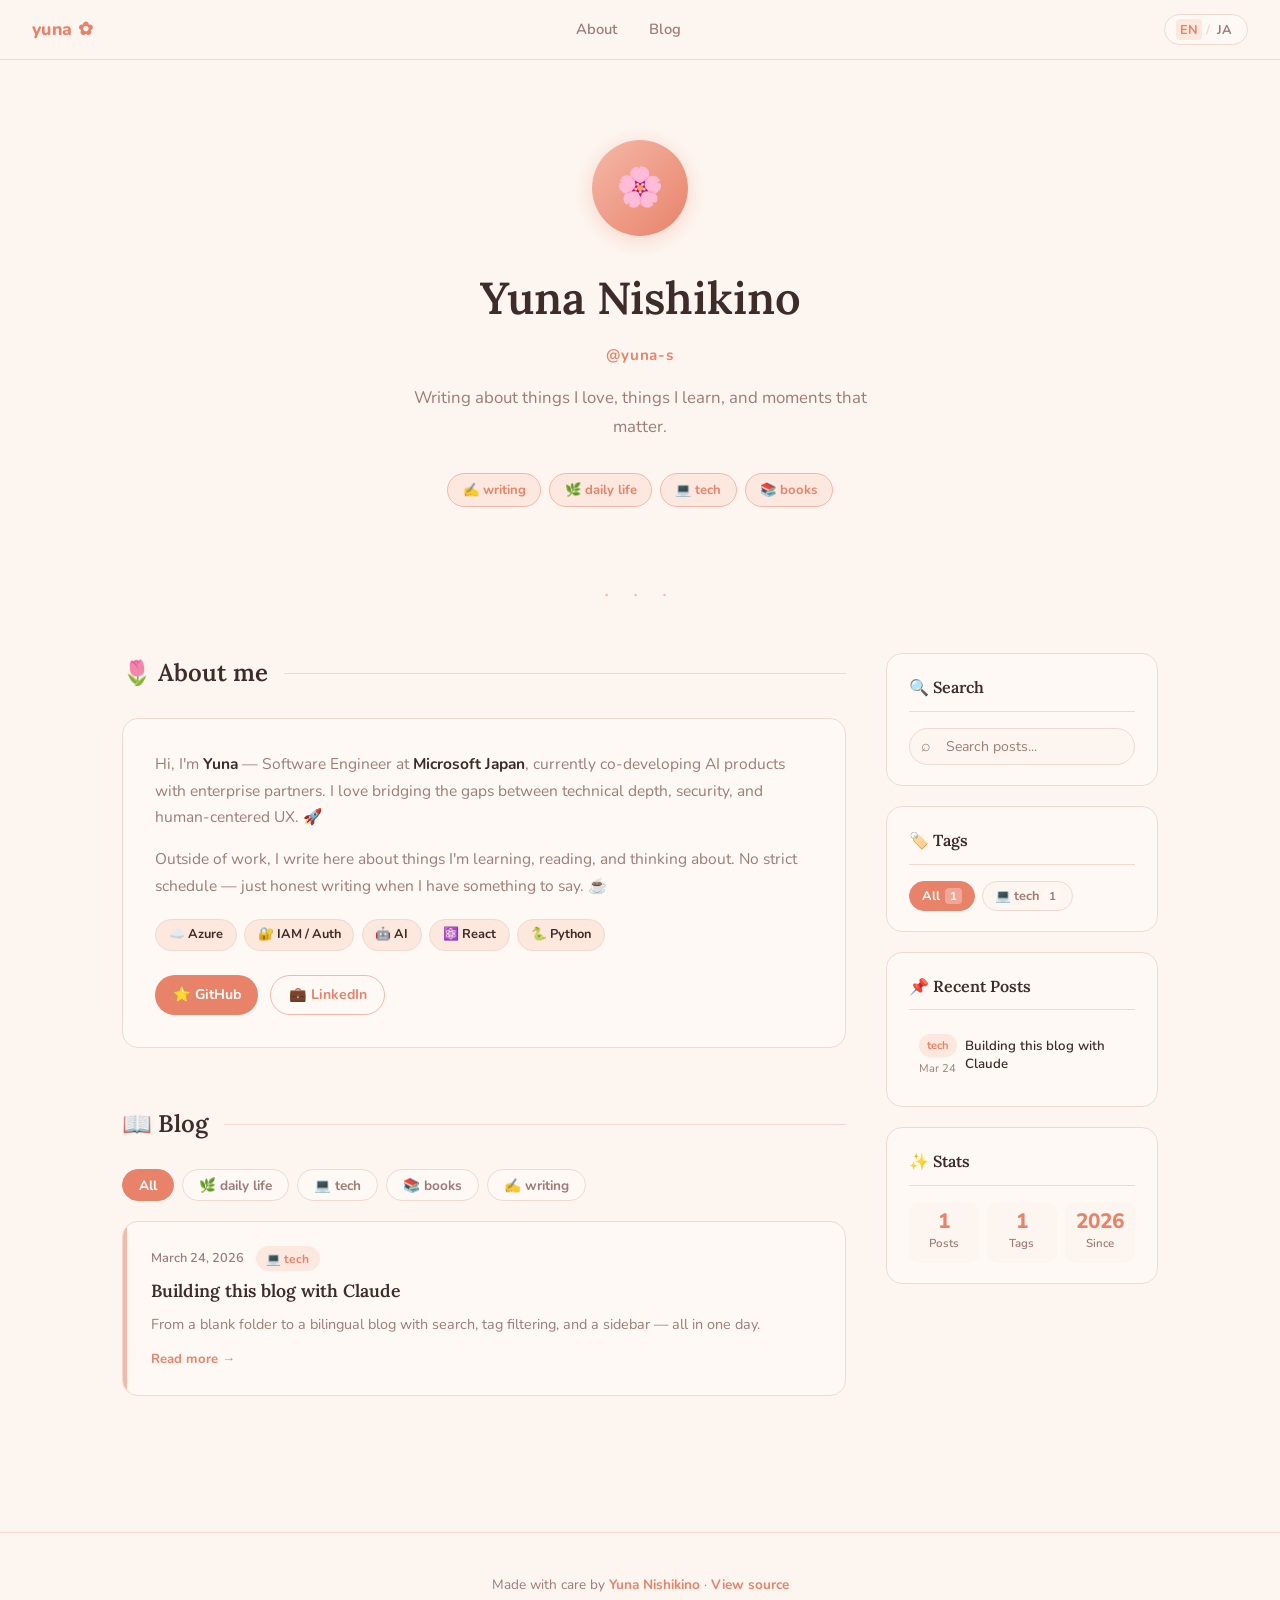
==== commit da756be7: "Polish blog post through 3-stage review process - Engineer review: clarify tool name (Claude Code), " ====
--- a/index.html
+++ b/index.html
@@ -86,47 +86,14 @@
         <!-- BLOG GRID -->
         <div class="blog-grid">
 
-          <a class="post-card" href="posts/2026-03-20-spring.html" data-tags="daily life"
-             data-content="cherry blossoms spring season reset fresh start annual notebook warm light sakura beginning ordinary tuesday walk 桜 春 季節 リセット 新しい始まり">
+          <a class="post-card" href="posts/2026-03-24-building-this-blog.html" data-tags="tech"
+             data-content="claude blog github pages html css javascript bilingual sidebar search filter tag ブログ 作り方 バイリンガル 検索 サイドバー 一日">
             <div class="post-meta">
-              <span class="post-date" data-i18n="date1">March 20, 2026</span>
-              <span class="post-tag" data-tag="daily life" data-i18n="tag-daily">🌿 daily life</span>
-            </div>
-            <div class="post-title" data-i18n="post1-title">Spring is here — and so is the urge to start over</div>
-            <div class="post-excerpt" data-i18n="post1-excerpt">Cherry blossoms always remind me that beginnings don't need to be big. Sometimes a new season is enough.</div>
-            <div class="post-read" data-i18n="read-more">Read more →</div>
-          </a>
-
-          <a class="post-card" href="posts/2026-03-10-github-pages.html" data-tags="tech"
-             data-content="github pages html files push repo deploy static site index publish internet scary button commit simple files デプロイ 公開 静的サイト">
-            <div class="post-meta">
-              <span class="post-date" data-i18n="date2">March 10, 2026</span>
+              <span class="post-date" data-i18n="date1">March 24, 2026</span>
               <span class="post-tag" data-tag="tech" data-i18n="tag-tech">💻 tech</span>
             </div>
-            <div class="post-title" data-i18n="post2-title">What I learned building my first GitHub Pages site</div>
-            <div class="post-excerpt" data-i18n="post2-excerpt">Turns out putting something on the internet is both easier and scarier than I expected. Here's how it went.</div>
-            <div class="post-read" data-i18n="read-more">Read more →</div>
-          </a>
-
-          <a class="post-card" href="posts/2026-02-28-books-and-time.html" data-tags="books"
-             data-content="remains of the day ishiguro when breath becomes air kalanithi midnight library matt haig piranesi susanna clarke man called ove fredrik backman time meaningful regret calendar 時間 本 読書">
-            <div class="post-meta">
-              <span class="post-date" data-i18n="date3">February 28, 2026</span>
-              <span class="post-tag" data-tag="books" data-i18n="tag-books">📚 books</span>
-            </div>
-            <div class="post-title" data-i18n="post3-title">Five books that changed how I think about time</div>
-            <div class="post-excerpt" data-i18n="post3-excerpt">Not productivity books. Not self-help. Just five stories that quietly shifted something in me.</div>
-            <div class="post-read" data-i18n="read-more">Read more →</div>
-          </a>
-
-          <a class="post-card" href="posts/2026-02-14-writing-in-public.html" data-tags="writing"
-             data-content="journal private public blog honest expert voice no one cares ordinary person real less alone publish domain scary share 日記 公開 書く ブログ">
-            <div class="post-meta">
-              <span class="post-date" data-i18n="date4">February 14, 2026</span>
-              <span class="post-tag" data-tag="writing" data-i18n="tag-writing">✍️ writing</span>
-            </div>
-            <div class="post-title" data-i18n="post4-title">Why I started writing in public (and why I almost didn't)</div>
-            <div class="post-excerpt" data-i18n="post4-excerpt">The voice in my head that said "no one will care" was loud. I wrote anyway. This is about that.</div>
+            <div class="post-title" data-i18n="post1-title">Building this blog with Claude</div>
+            <div class="post-excerpt" data-i18n="post1-excerpt">From a blank folder to a bilingual blog with search, tag filtering, and a sidebar — all in one day.</div>
             <div class="post-read" data-i18n="read-more">Read more →</div>
           </a>
 
@@ -151,11 +118,8 @@
       <div class="sidebar-widget">
         <h3 class="widget-title" data-i18n="widget-tags">🏷️ Tags</h3>
         <div class="tag-cloud">
-          <button class="cloud-tag active" data-filter="all"><span data-i18n="filter-all">All</span> <span class="tag-count">4</span></button>
-          <button class="cloud-tag" data-filter="daily life"><span data-i18n="tag-daily">🌿 daily life</span> <span class="tag-count">1</span></button>
+          <button class="cloud-tag active" data-filter="all"><span data-i18n="filter-all">All</span> <span class="tag-count">1</span></button>
           <button class="cloud-tag" data-filter="tech"><span data-i18n="tag-tech">💻 tech</span> <span class="tag-count">1</span></button>
-          <button class="cloud-tag" data-filter="books"><span data-i18n="tag-books">📚 books</span> <span class="tag-count">1</span></button>
-          <button class="cloud-tag" data-filter="writing"><span data-i18n="tag-writing">✍️ writing</span> <span class="tag-count">1</span></button>
         </div>
       </div>
 
@@ -164,31 +128,10 @@
         <h3 class="widget-title" data-i18n="widget-recent">📌 Recent Posts</h3>
         <ul class="recent-posts">
           <li>
-            <a href="posts/2026-03-20-spring.html">
-              <span class="recent-tag" data-i18n="tag-daily-short">daily life</span>
-              <span class="recent-title" data-i18n="recent1">Spring is here — and so is the urge to start over</span>
-              <span class="recent-date">Mar 20</span>
-            </a>
-          </li>
-          <li>
-            <a href="posts/2026-03-10-github-pages.html">
+            <a href="posts/2026-03-24-building-this-blog.html">
               <span class="recent-tag" data-i18n="tag-tech-short">tech</span>
-              <span class="recent-title" data-i18n="recent2">What I learned building my first GitHub Pages site</span>
-              <span class="recent-date">Mar 10</span>
-            </a>
-          </li>
-          <li>
-            <a href="posts/2026-02-28-books-and-time.html">
-              <span class="recent-tag" data-i18n="tag-books-short">books</span>
-              <span class="recent-title" data-i18n="recent3">Five books that changed how I think about time</span>
-              <span class="recent-date">Feb 28</span>
-            </a>
-          </li>
-          <li>
-            <a href="posts/2026-02-14-writing-in-public.html">
-              <span class="recent-tag" data-i18n="tag-writing-short">writing</span>
-              <span class="recent-title" data-i18n="recent4">Why I started writing in public</span>
-              <span class="recent-date">Feb 14</span>
+              <span class="recent-title" data-i18n="recent1">Building this blog with Claude</span>
+              <span class="recent-date">Mar 24</span>
             </a>
           </li>
         </ul>
@@ -199,11 +142,11 @@
         <h3 class="widget-title" data-i18n="widget-stats">✨ Stats</h3>
         <div class="stats-grid">
           <div class="stat-item">
-            <span class="stat-num">4</span>
+            <span class="stat-num">1</span>
             <span class="stat-label" data-i18n="stat-posts">Posts</span>
           </div>
           <div class="stat-item">
-            <span class="stat-num">4</span>
+            <span class="stat-num">1</span>
             <span class="stat-label" data-i18n="stat-tags">Tags</span>
           </div>
           <div class="stat-item">
@@ -256,23 +199,11 @@
         'stat-since':      'Since',
         'footer-made':     'Made with care by',
         'footer-source':   'View source',
-        'date1': 'March 20, 2026',
-        'date2': 'March 10, 2026',
-        'date3': 'February 28, 2026',
-        'date4': 'February 14, 2026',
-        'post1-title':    'Spring is here — and so is the urge to start over',
-        'post1-excerpt':  "Cherry blossoms always remind me that beginnings don't need to be big. Sometimes a new season is enough.",
-        'post2-title':    'What I learned building my first GitHub Pages site',
-        'post2-excerpt':  "Turns out putting something on the internet is both easier and scarier than I expected. Here's how it went.",
-        'post3-title':    'Five books that changed how I think about time',
-        'post3-excerpt':  'Not productivity books. Not self-help. Just five stories that quietly shifted something in me.',
-        'post4-title':    "Why I started writing in public (and why I almost didn't)",
-        'post4-excerpt':  'The voice in my head that said "no one will care" was loud. I wrote anyway. This is about that.',
-        'read-more':      'Read more →',
-        'recent1': 'Spring is here — and so is the urge to start over',
-        'recent2': 'What I learned building my first GitHub Pages site',
-        'recent3': 'Five books that changed how I think about time',
-        'recent4': 'Why I started writing in public',
+        'date1': 'March 24, 2026',
+        'post1-title':   'Building this blog with Claude',
+        'post1-excerpt': 'From a blank folder to a bilingual blog with search, tag filtering, and a sidebar — all in one day.',
+        'read-more':     'Read more →',
+        'recent1': 'Building this blog with Claude',
         'no-results': 'No posts found. Try a different tag or search term.',
       },
       ja: {
@@ -280,7 +211,7 @@
         'nav-blog':        'ブログ',
         'hero-tagline':    '好きなこと、学んだこと、大切な瞬間を書いています。',
         'about-title':     '🌷 自己紹介',
-        'about-p1':        'こんにちは、<strong>Yuna</strong> です！<strong>日本マイクロソフト</strong>のソフトウェアエンジニアとして、複数の企業と共同でAI製品の開発をしています。技術・セキュリティ・AIと人間中心のUXを橋渡しすることが得意です 🚀',
+        'about-p1':        'こんにちは、<strong>Yuna</strong> です！ソフトウェアエンジニアとして、複数の企業と共同でAI製品の開発をしています。技術・セキュリティ・AIと人間中心のUXを橋渡しすることが得意です 🚀',
         'about-p2':        '仕事以外では、学んでいること・読んでいること・考えていることをここに書いています。決まったスケジュールはなく、書きたいことができたときに書く、そんなブログです。☕',
         'blog-title':      '📖 ブログ',
         'filter-all':      'すべて',
@@ -306,23 +237,11 @@
         'stat-since':      '開設',
         'footer-made':     'Made with care by',
         'footer-source':   'ソースを見る',
-        'date1': '2026年3月20日',
-        'date2': '2026年3月10日',
-        'date3': '2026年2月28日',
-        'date4': '2026年2月14日',
-        'post1-title':    '春がきた — そして、またやり直したくなる季節',
-        'post1-excerpt':  '桜を見るたびに思う。始まりは大げさじゃなくていい。季節が変わるだけで、十分なのかもしれない。',
-        'post2-title':    'GitHub Pagesで初めてサイトを作って学んだこと',
-        'post2-excerpt':  'インターネットに何かを公開するのは、思ったより簡単で、思ったより怖かった。その話。',
-        'post3-title':    '時間の捉え方が変わった5冊の本',
-        'post3-excerpt':  '生産性の本でも自己啓発書でもない。ただ、静かに何かを変えてくれた5つの物語。',
-        'post4-title':    '公開して書き始めた理由（と、危うくやめそうだった理由）',
-        'post4-excerpt':  '「誰も読まないよ」という声は大きかった。それでも書いた。これはその話。',
-        'read-more':      '続きを読む →',
-        'recent1': '春がきた — そして、またやり直したくなる季節',
-        'recent2': 'GitHub Pagesで初めてサイトを作って学んだこと',
-        'recent3': '時間の捉え方が変わった5冊の本',
-        'recent4': '公開して書き始めた理由',
+        'date1': '2026年3月24日',
+        'post1-title':   'Claudeと一緒にこのブログを作った話',
+        'post1-excerpt': 'Claude を試してみたくて、自分のブログ作成をお題にしてみました。約1時間で全部できてしまったので、使ったプロンプトと完成した機能をまとめておきます。',
+        'read-more':     '続きを読む →',
+        'recent1': 'Claudeと一緒にこのブログを作った話',
         'no-results': '記事が見つかりませんでした。別のタグや検索ワードをお試しください。',
       }
     };
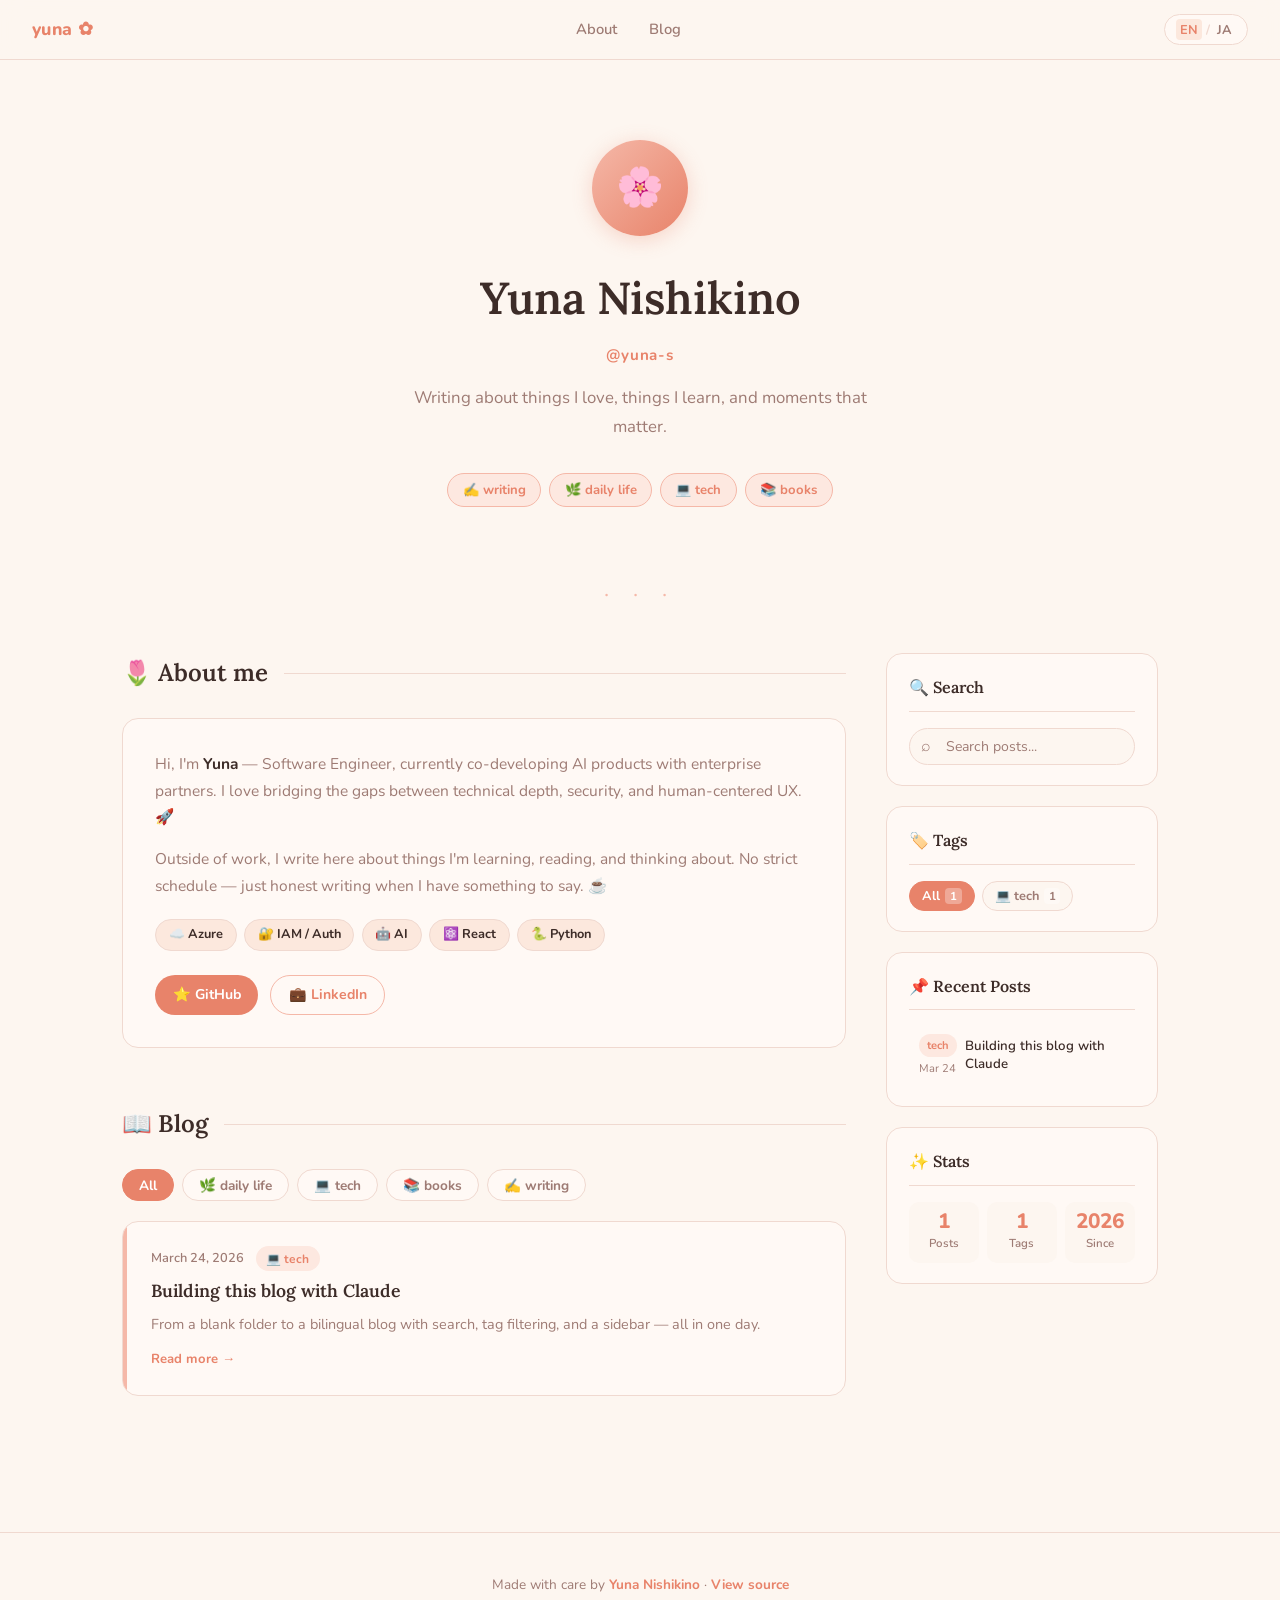
==== commit 7b64da43: "remove org from about me" ====
--- a/index.html
+++ b/index.html
@@ -51,7 +51,7 @@
       <section id="about">
         <h2 class="section-title" data-i18n="about-title">🌷 About me</h2>
         <div class="about-card">
-          <p data-i18n-html="about-p1">Hi, I'm <strong>Yuna</strong> — Software Engineer at <strong>Microsoft Japan</strong>, currently co-developing AI products with enterprise partners. I love bridging the gaps between technical depth, security, and human-centered UX. 🚀</p>
+          <p data-i18n-html="about-p1">Hi, I'm <strong>Yuna</strong> — Software Engineer, currently co-developing AI products with enterprise partners. I love bridging the gaps between technical depth, security, and human-centered UX. 🚀</p>
           <p data-i18n-html="about-p2">Outside of work, I write here about things I'm learning, reading, and thinking about. No strict schedule — just honest writing when I have something to say. ☕</p>
           <div class="about-skills">
             <span class="skill-tag">☁️ Azure</span>
@@ -173,7 +173,7 @@
         'nav-blog':        'Blog',
         'hero-tagline':    'Writing about things I love, things I learn, and moments that matter.',
         'about-title':     '🌷 About me',
-        'about-p1':        'Hi, I\'m <strong>Yuna</strong> — Software Engineer at <strong>Microsoft Japan</strong>, currently co-developing AI products with enterprise partners. I love bridging the gaps between technical depth, security, and human-centered UX. 🚀',
+        'about-p1':        'Hi, I\'m <strong>Yuna</strong> — Software Engineer, currently co-developing AI products with enterprise partners. I love bridging the gaps between technical depth, security, and human-centered UX. 🚀',
         'about-p2':        'Outside of work, I write here about things I\'m learning, reading, and thinking about. No strict schedule — just honest writing when I have something to say. ☕',
         'blog-title':      '📖 Blog',
         'filter-all':      'All',
--- a/css/style.css
+++ b/css/style.css
@@ -6,8 +6,10 @@
 
 :root {
   --bg:        #fdf6f0;
+  --bg-soft:   #fdf6f0;
   --surface:   #fff9f5;
   --rose:      #e8836a;
+  --accent:    #e8836a;
   --rose-light:#f5b8a8;
   --peach:     #fce8dd;
   --text:      #3d2c28;
